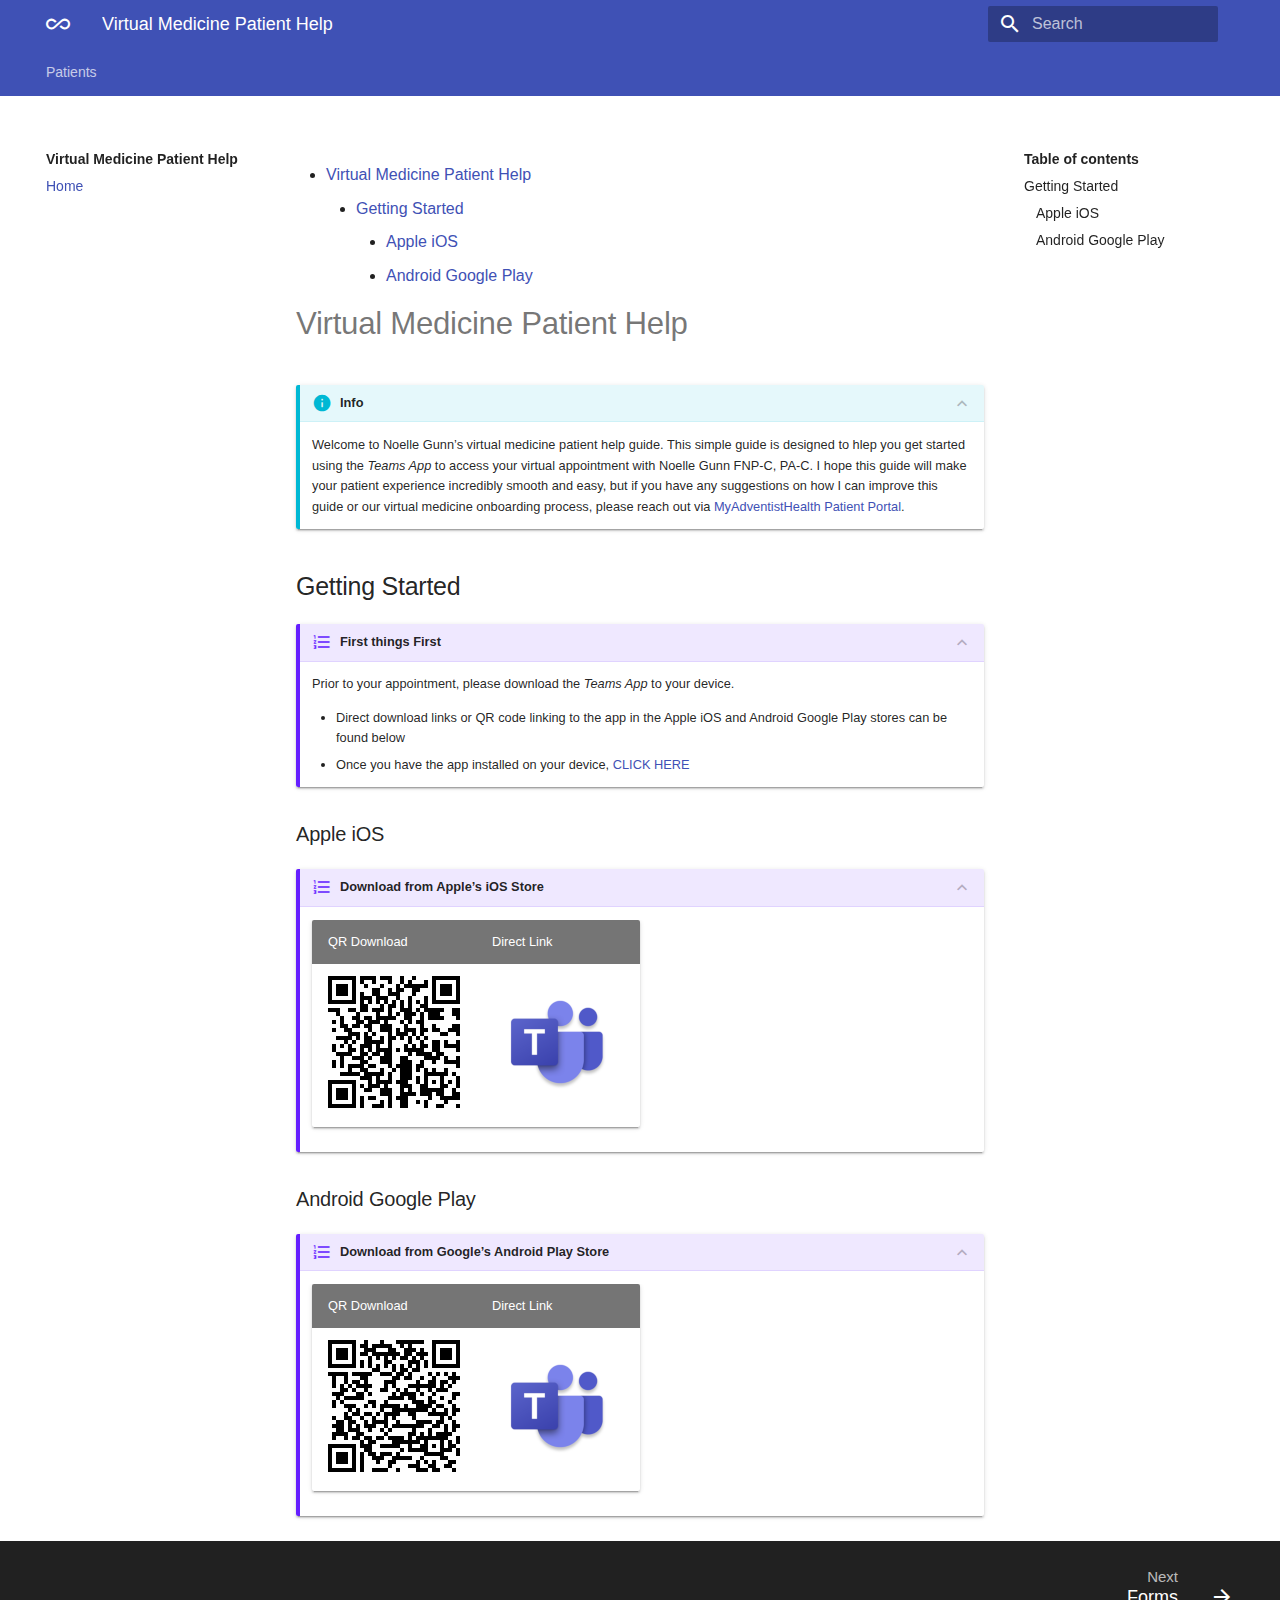
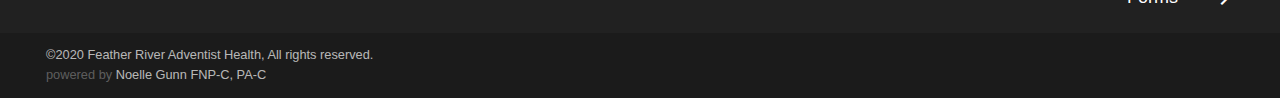
==== index.html @ 1010bc00 "Initial commit of Noelle Gunn FNP-C, PA-C virtual visit guide" ====
<!doctype html>
<html lang="en" class="no-js">
  <head>
    
      <meta charset="utf-8">
      <meta name="viewport" content="width=device-width,initial-scale=1">
      <meta http-equiv="x-ua-compatible" content="ie=edge">
      
        <meta name="description" content="Quick guide for patients to access virtual health from their provider.">
      
      
      
        <meta name="author" content="Noelle Gunn FNP-C, PA-C">
      
      
        <meta name="lang:clipboard.copy" content="Copy to clipboard">
      
        <meta name="lang:clipboard.copied" content="Copied to clipboard">
      
        <meta name="lang:search.language" content="en">
      
        <meta name="lang:search.pipeline.stopwords" content="True">
      
        <meta name="lang:search.pipeline.trimmer" content="True">
      
        <meta name="lang:search.result.none" content="No matching documents">
      
        <meta name="lang:search.result.one" content="1 matching document">
      
        <meta name="lang:search.result.other" content="# matching documents">
      
        <meta name="lang:search.tokenizer" content="[\s\-]+">
      
      <link rel="shortcut icon" href=".">
      <meta name="generator" content="mkdocs-1.1, mkdocs-material-4.4.0">
    
    
      
        <title>Home - Virtual Medicine Patient Help</title>
      
    
    
      <link rel="stylesheet" href="assets/stylesheets/application.4031d38b.css">
      
        <link rel="stylesheet" href="assets/stylesheets/application-palette.224b79ff.css">
      
      
        
        
        <meta name="theme-color" content="">
      
    
    
      <script src="assets/javascripts/modernizr.74668098.js"></script>
    
    
      
        <link href="https://fonts.gstatic.com" rel="preconnect" crossorigin>
        <link rel="stylesheet" href="https://fonts.googleapis.com/css?family=Roboto+Slab:300,400,400i,700|Roboto+Mono&display=fallback">
        <style>body,input{font-family:"Roboto+Slab","Helvetica Neue",Helvetica,Arial,sans-serif}code,kbd,pre{font-family:"Roboto+Mono","Courier New",Courier,monospace}</style>
      
    
    <link rel="stylesheet" href="assets/fonts/material-icons.css">
    
    
    
      
    
    
  </head>
  
    
    
    <body dir="ltr" data-md-color-primary="#00a0df" data-md-color-accent="#003764">
  
    <svg class="md-svg">
      <defs>
        
        
      </defs>
    </svg>
    <input class="md-toggle" data-md-toggle="drawer" type="checkbox" id="__drawer" autocomplete="off">
    <input class="md-toggle" data-md-toggle="search" type="checkbox" id="__search" autocomplete="off">
    <label class="md-overlay" data-md-component="overlay" for="__drawer"></label>
    
      <a href="#virtual-medicine-patient-help" tabindex="1" class="md-skip">
        Skip to content
      </a>
    
    
      <header class="md-header" data-md-component="header">
  <nav class="md-header-nav md-grid">
    <div class="md-flex">
      <div class="md-flex__cell md-flex__cell--shrink">
        <a href="." title="Virtual Medicine Patient Help" class="md-header-nav__button md-logo">
          
            <i class="md-icon">all_inclusive</i>
          
        </a>
      </div>
      <div class="md-flex__cell md-flex__cell--shrink">
        <label class="md-icon md-icon--menu md-header-nav__button" for="__drawer"></label>
      </div>
      <div class="md-flex__cell md-flex__cell--stretch">
        <div class="md-flex__ellipsis md-header-nav__title" data-md-component="title">
          
            <span class="md-header-nav__topic">
              Virtual Medicine Patient Help
            </span>
            <span class="md-header-nav__topic">
              
                Home
              
            </span>
          
        </div>
      </div>
      <div class="md-flex__cell md-flex__cell--shrink">
        
          <label class="md-icon md-icon--search md-header-nav__button" for="__search"></label>
          
<div class="md-search" data-md-component="search" role="dialog">
  <label class="md-search__overlay" for="__search"></label>
  <div class="md-search__inner" role="search">
    <form class="md-search__form" name="search">
      <input type="text" class="md-search__input" name="query" placeholder="Search" autocapitalize="off" autocorrect="off" autocomplete="off" spellcheck="false" data-md-component="query" data-md-state="active">
      <label class="md-icon md-search__icon" for="__search"></label>
      <button type="reset" class="md-icon md-search__icon" data-md-component="reset" tabindex="-1">
        &#xE5CD;
      </button>
    </form>
    <div class="md-search__output">
      <div class="md-search__scrollwrap" data-md-scrollfix>
        <div class="md-search-result" data-md-component="result">
          <div class="md-search-result__meta">
            Type to start searching
          </div>
          <ol class="md-search-result__list"></ol>
        </div>
      </div>
    </div>
  </div>
</div>
        
      </div>
      
    </div>
  </nav>
</header>
    
    <div class="md-container">
      
        
      
      
        

<nav class="md-tabs" data-md-component="tabs">
  <div class="md-tabs__inner md-grid">
    <ul class="md-tabs__list">
      
        
      
        
  
  
    <li class="md-tabs__item">
      
        <a href="patient/forms/blank.html" title="Patients" class="md-tabs__link">
          Patients
        </a>
      
    </li>
  

      
    </ul>
  </div>
</nav>
      
      <main class="md-main">
        <div class="md-main__inner md-grid" data-md-component="container">
          
            
              <div class="md-sidebar md-sidebar--primary" data-md-component="navigation">
                <div class="md-sidebar__scrollwrap">
                  <div class="md-sidebar__inner">
                    <nav class="md-nav md-nav--primary" data-md-level="0">
  <label class="md-nav__title md-nav__title--site" for="__drawer">
    <a href="." title="Virtual Medicine Patient Help" class="md-nav__button md-logo">
      
        <i class="md-icon">all_inclusive</i>
      
    </a>
    Virtual Medicine Patient Help
  </label>
  
  <ul class="md-nav__list" data-md-scrollfix>
    
      
      
      

  


  <li class="md-nav__item md-nav__item--active">
    
    <input class="md-toggle md-nav__toggle" data-md-toggle="toc" type="checkbox" id="__toc">
    
      
    
    
      <label class="md-nav__link md-nav__link--active" for="__toc">
        Home
      </label>
    
    <a href="index.html" title="Home" class="md-nav__link md-nav__link--active">
      Home
    </a>
    
      
<nav class="md-nav md-nav--secondary">
  
  
    
  
  
    <label class="md-nav__title" for="__toc">Table of contents</label>
    <ul class="md-nav__list" data-md-scrollfix>
      
        <li class="md-nav__item">
  <a href="#getting-started" title="Getting Started" class="md-nav__link">
    Getting Started
  </a>
  
    <nav class="md-nav">
      <ul class="md-nav__list">
        
          <li class="md-nav__item">
  <a href="#apple-ios" title="Apple iOS" class="md-nav__link">
    Apple iOS
  </a>
  
</li>
        
          <li class="md-nav__item">
  <a href="#android-google-play" title="Android Google Play" class="md-nav__link">
    Android Google Play
  </a>
  
</li>
        
      </ul>
    </nav>
  
</li>
      
      
      
      
      
    </ul>
  
</nav>
    
  </li>

    
      
      
      


  <li class="md-nav__item md-nav__item--nested">
    
      <input class="md-toggle md-nav__toggle" data-md-toggle="nav-2" type="checkbox" id="nav-2">
    
    <label class="md-nav__link" for="nav-2">
      Patients
    </label>
    <nav class="md-nav" data-md-component="collapsible" data-md-level="1">
      <label class="md-nav__title" for="nav-2">
        Patients
      </label>
      <ul class="md-nav__list" data-md-scrollfix>
        
        
          
          
          


  <li class="md-nav__item">
    <a href="patient/forms/blank.html" title="Forms" class="md-nav__link">
      Forms
    </a>
  </li>

        
          
          
          


  <li class="md-nav__item md-nav__item--nested">
    
      <input class="md-toggle md-nav__toggle" data-md-toggle="nav-2-2" type="checkbox" id="nav-2-2">
    
    <label class="md-nav__link" for="nav-2-2">
      Guides
    </label>
    <nav class="md-nav" data-md-component="collapsible" data-md-level="2">
      <label class="md-nav__title" for="nav-2-2">
        Guides
      </label>
      <ul class="md-nav__list" data-md-scrollfix>
        
        
          
          
          


  <li class="md-nav__item">
    <a href="patient/guides/virtual-quick.html" title="Virtual Visits" class="md-nav__link">
      Virtual Visits
    </a>
  </li>

        
      </ul>
    </nav>
  </li>

        
      </ul>
    </nav>
  </li>

    
  </ul>
</nav>
                  </div>
                </div>
              </div>
            
            
              <div class="md-sidebar md-sidebar--secondary" data-md-component="toc">
                <div class="md-sidebar__scrollwrap">
                  <div class="md-sidebar__inner">
                    
<nav class="md-nav md-nav--secondary">
  
  
    
  
  
    <label class="md-nav__title" for="__toc">Table of contents</label>
    <ul class="md-nav__list" data-md-scrollfix>
      
        <li class="md-nav__item">
  <a href="#getting-started" title="Getting Started" class="md-nav__link">
    Getting Started
  </a>
  
    <nav class="md-nav">
      <ul class="md-nav__list">
        
          <li class="md-nav__item">
  <a href="#apple-ios" title="Apple iOS" class="md-nav__link">
    Apple iOS
  </a>
  
</li>
        
          <li class="md-nav__item">
  <a href="#android-google-play" title="Android Google Play" class="md-nav__link">
    Android Google Play
  </a>
  
</li>
        
      </ul>
    </nav>
  
</li>
      
      
      
      
      
    </ul>
  
</nav>
                  </div>
                </div>
              </div>
            
          
          <div class="md-content">
            <article class="md-content__inner md-typeset">
              
                
                
                <div class="toc">
<ul>
<li><a href="#virtual-medicine-patient-help">Virtual Medicine Patient Help</a><ul>
<li><a href="#getting-started">Getting Started</a><ul>
<li><a href="#apple-ios">Apple iOS</a></li>
<li><a href="#android-google-play">Android Google Play</a></li>
</ul>
</li>
</ul>
</li>
</ul>
</div>
<h1 id="virtual-medicine-patient-help">Virtual Medicine Patient Help<a class="headerlink" href="#virtual-medicine-patient-help" title="Permanent link">&para;</a></h1>
<details class="info" open="open"><summary>Info</summary><p>Welcome to Noelle Gunn&rsquo;s virtual medicine patient help guide. This simple guide is designed to hlep you get started using the <em>Teams App</em> to access your virtual appointment with Noelle Gunn FNP-C, PA-C.  I hope this guide will make your patient experience incredibly smooth and easy, but if you have any suggestions on how I can improve this guide or our virtual medicine onboarding process, please reach out via <a href="https://www.adventisthealth.org/patient-resources/myadventisthealth/">MyAdventistHealth Patient Portal</a>.</p>
</details>
<h2 id="getting-started">Getting Started<a class="headerlink" href="#getting-started" title="Permanent link">&para;</a></h2>
<details class="example" open="open"><summary>First things First</summary><p>Prior to your appointment, please download the <em>Teams App</em> to your device.</p>
<ul>
<li>Direct download links or QR code linking to the app in the Apple iOS and Android Google Play stores can be found below</li>
<li>Once you have the app installed on your device, <a href="patient/guides/virtual-quick.html">CLICK HERE</a></li>
</ul>
</details>
<h3 id="apple-ios">Apple iOS<a class="headerlink" href="#apple-ios" title="Permanent link">&para;</a></h3>
<details class="example" open="open"><summary>Download from Apple&rsquo;s iOS Store</summary><table>
<thead>
<tr>
<th>QR Download</th>
<th>Direct Link</th>
</tr>
</thead>
<tbody>
<tr>
<td><img class="qrcode" src="[data-uri]" /></td>
<td><a href="https://apps.apple.com/us/app/microsoft-teams/id1113153706"><img alt="Microsoft Teams on Apple iOS" src="patient/guides/img/teams.png" title="Microsoft Teams on Apple iOS" /></a></td>
</tr>
</tbody>
</table>
</details>
<h3 id="android-google-play">Android Google Play<a class="headerlink" href="#android-google-play" title="Permanent link">&para;</a></h3>
<details class="example" open="open"><summary>Download from Google&rsquo;s Android Play Store</summary><table>
<thead>
<tr>
<th>QR Download</th>
<th>Direct Link</th>
</tr>
</thead>
<tbody>
<tr>
<td><img class="qrcode" src="[data-uri]" /></td>
<td><a href="https://play.google.com/store/apps/details?id=com.microsoft.teams&amp;hl=en_US"><img alt="Microsoft Teams on Android" src="patient/guides/img/teams.png" title="Microsoft Teams on Android" /></a></td>
</tr>
</tbody>
</table>
</details>
                
                  
                
              
              
                


              
            </article>
          </div>
        </div>
      </main>
      
        
<footer class="md-footer">
  
    <div class="md-footer-nav">
      <nav class="md-footer-nav__inner md-grid">
        
        
          <a href="patient/forms/blank.html" title="Forms" class="md-flex md-footer-nav__link md-footer-nav__link--next" rel="next">
            <div class="md-flex__cell md-flex__cell--stretch md-footer-nav__title">
              <span class="md-flex__ellipsis">
                <span class="md-footer-nav__direction">
                  Next
                </span>
                Forms
              </span>
            </div>
            <div class="md-flex__cell md-flex__cell--shrink">
              <i class="md-icon md-icon--arrow-forward md-footer-nav__button"></i>
            </div>
          </a>
        
      </nav>
    </div>
  
  <div class="md-footer-meta md-typeset">
    <div class="md-footer-meta__inner md-grid">
      <div class="md-footer-copyright">
        
          <div class="md-footer-copyright__highlight">
            ©2020 Feather River Adventist Health, All rights reserved.
          </div>
        
        powered by
        <a href="https://gunn-np.com">Noelle Gunn FNP-C, PA-C</a>
      </div>
      
    </div>
  </div>
</footer>
      
    </div>
    
      <script src="assets/javascripts/application.ffb616e8.js"></script>
      
      <script>app.initialize({version:"1.1",url:{base:"."}})</script>
      
    
  </body>
</html>
---- assets/stylesheets/application.4031d38b.css ----
@charset "UTF-8";html{box-sizing:border-box}*,:after,:before{box-sizing:inherit}html{-webkit-text-size-adjust:none;-moz-text-size-adjust:none;-ms-text-size-adjust:none;text-size-adjust:none}body{margin:0}hr{overflow:visible;box-sizing:content-box}a{-webkit-text-decoration-skip:objects}a,button,input,label{-webkit-tap-highlight-color:transparent}a{color:inherit;text-decoration:none}small,sub,sup{font-size:80%}sub,sup{position:relative;line-height:0;vertical-align:baseline}sub{bottom:-.25em}sup{top:-.5em}img{border-style:none}table{border-collapse:separate;border-spacing:0}td,th{font-weight:400;vertical-align:top}button{margin:0;padding:0;border:0;outline-style:none;background:transparent;font-size:inherit}input{border:0;outline:0}.md-clipboard:before,.md-icon,.md-nav__button,.md-nav__link:after,.md-nav__title:before,.md-search-result__article--document:before,.md-source-file:before,.md-typeset .admonition>.admonition-title:before,.md-typeset .admonition>summary:before,.md-typeset .critic.comment:before,.md-typeset .footnote-backref,.md-typeset .task-list-control .task-list-indicator:before,.md-typeset details>.admonition-title:before,.md-typeset details>summary:before,.md-typeset summary:after{font-family:Material Icons;font-style:normal;font-variant:normal;font-weight:400;line-height:1;text-transform:none;white-space:nowrap;speak:none;word-wrap:normal;direction:ltr}.md-content__icon,.md-footer-nav__button,.md-header-nav__button,.md-nav__button,.md-nav__title:before,.md-search-result__article--document:before{display:inline-block;margin:.2rem;padding:.4rem;font-size:1.2rem;cursor:pointer}.md-icon--arrow-back:before{content:""}.md-icon--arrow-forward:before{content:""}.md-icon--menu:before{content:""}.md-icon--search:before{content:""}[dir=rtl] .md-icon--arrow-back:before{content:""}[dir=rtl] .md-icon--arrow-forward:before{content:""}body{-webkit-font-smoothing:antialiased;-moz-osx-font-smoothing:grayscale}body,input{color:rgba(0,0,0,.87);-webkit-font-feature-settings:"kern","liga";font-feature-settings:"kern","liga";font-family:Helvetica Neue,Helvetica,Arial,sans-serif}code,kbd,pre{color:rgba(0,0,0,.87);-webkit-font-feature-settings:"kern";font-feature-settings:"kern";font-family:Courier New,Courier,monospace}.md-typeset{font-size:.8rem;line-height:1.6;-webkit-print-color-adjust:exact}.md-typeset blockquote,.md-typeset ol,.md-typeset p,.md-typeset ul{margin:1em 0}.md-typeset h1{margin:0 0 2rem;color:rgba(0,0,0,.54);font-size:1.5625rem;line-height:1.3}.md-typeset h1,.md-typeset h2{font-weight:300;letter-spacing:-.01em}.md-typeset h2{margin:2rem 0 .8rem;font-size:1.25rem;line-height:1.4}.md-typeset h3{margin:1.6rem 0 .8rem;font-size:1rem;font-weight:400;letter-spacing:-.01em;line-height:1.5}.md-typeset h2+h3{margin-top:.8rem}.md-typeset h4{font-size:.8rem}.md-typeset h4,.md-typeset h5,.md-typeset h6{margin:.8rem 0;font-weight:700;letter-spacing:-.01em}.md-typeset h5,.md-typeset h6{color:rgba(0,0,0,.54);font-size:.64rem}.md-typeset h5{text-transform:uppercase}.md-typeset hr{margin:1.5em 0;border-bottom:.05rem dotted rgba(0,0,0,.26)}.md-typeset a{color:#3f51b5;word-break:break-word}.md-typeset a,.md-typeset a:before{transition:color .125s}.md-typeset a:active,.md-typeset a:hover{color:#536dfe}.md-typeset code,.md-typeset pre{background-color:hsla(0,0%,92.5%,.5);color:#37474f;font-size:85%;direction:ltr}.md-typeset code{margin:0 .29412em;padding:.07353em 0;border-radius:.1rem;box-shadow:.29412em 0 0 hsla(0,0%,92.5%,.5),-.29412em 0 0 hsla(0,0%,92.5%,.5);word-break:break-word;-webkit-box-decoration-break:clone;box-decoration-break:clone}.md-typeset h1 code,.md-typeset h2 code,.md-typeset h3 code,.md-typeset h4 code,.md-typeset h5 code,.md-typeset h6 code{margin:0;background-color:transparent;box-shadow:none}.md-typeset a>code{margin:inherit;padding:inherit;border-radius:initial;background-color:inherit;color:inherit;box-shadow:none}.md-typeset pre{position:relative;margin:1em 0;border-radius:.1rem;line-height:1.4;-webkit-overflow-scrolling:touch}.md-typeset pre>code{display:block;margin:0;padding:.525rem .6rem;background-color:transparent;font-size:inherit;box-shadow:none;-webkit-box-decoration-break:slice;box-decoration-break:slice;overflow:auto}.md-typeset pre>code::-webkit-scrollbar{width:.2rem;height:.2rem}.md-typeset pre>code::-webkit-scrollbar-thumb{background-color:rgba(0,0,0,.26)}.md-typeset pre>code::-webkit-scrollbar-thumb:hover{background-color:#536dfe}.md-typeset kbd{padding:0 .29412em;border-radius:.15rem;border:.05rem solid #c9c9c9;border-bottom-color:#bcbcbc;background-color:#fcfcfc;color:#555;font-size:85%;box-shadow:0 .05rem 0 #b0b0b0;word-break:break-word}.md-typeset mark{margin:0 .25em;padding:.0625em 0;border-radius:.1rem;background-color:rgba(255,235,59,.5);box-shadow:.25em 0 0 rgba(255,235,59,.5),-.25em 0 0 rgba(255,235,59,.5);word-break:break-word;-webkit-box-decoration-break:clone;box-decoration-break:clone}.md-typeset abbr{border-bottom:.05rem dotted rgba(0,0,0,.54);text-decoration:none;cursor:help}.md-typeset small{opacity:.75}.md-typeset sub,.md-typeset sup{margin-left:.07812em}[dir=rtl] .md-typeset sub,[dir=rtl] .md-typeset sup{margin-right:.07812em;margin-left:0}.md-typeset blockquote{padding-left:.6rem;border-left:.2rem solid rgba(0,0,0,.26);color:rgba(0,0,0,.54)}[dir=rtl] .md-typeset blockquote{padding-right:.6rem;padding-left:0;border-right:.2rem solid rgba(0,0,0,.26);border-left:initial}.md-typeset ul{list-style-type:disc}.md-typeset ol,.md-typeset ul{margin-left:.625em;padding:0}[dir=rtl] .md-typeset ol,[dir=rtl] .md-typeset ul{margin-right:.625em;margin-left:0}.md-typeset ol ol,.md-typeset ul ol{list-style-type:lower-alpha}.md-typeset ol ol ol,.md-typeset ul ol ol{list-style-type:lower-roman}.md-typeset ol li,.md-typeset ul li{margin-bottom:.5em;margin-left:1.25em}[dir=rtl] .md-typeset ol li,[dir=rtl] .md-typeset ul li{margin-right:1.25em;margin-left:0}.md-typeset ol li blockquote,.md-typeset ol li p,.md-typeset ul li blockquote,.md-typeset ul li p{margin:.5em 0}.md-typeset ol li:last-child,.md-typeset ul li:last-child{margin-bottom:0}.md-typeset ol li ol,.md-typeset ol li ul,.md-typeset ul li ol,.md-typeset ul li ul{margin:.5em 0 .5em .625em}[dir=rtl] .md-typeset ol li ol,[dir=rtl] .md-typeset ol li ul,[dir=rtl] .md-typeset ul li ol,[dir=rtl] .md-typeset ul li ul{margin-right:.625em;margin-left:0}.md-typeset dd{margin:1em 0 1em 1.875em}[dir=rtl] .md-typeset dd{margin-right:1.875em;margin-left:0}.md-typeset iframe,.md-typeset img,.md-typeset svg{max-width:100%}.md-typeset table:not([class]){box-shadow:0 2px 2px 0 rgba(0,0,0,.14),0 1px 5px 0 rgba(0,0,0,.12),0 3px 1px -2px rgba(0,0,0,.2);display:inline-block;max-width:100%;border-radius:.1rem;font-size:.64rem;overflow:auto;-webkit-overflow-scrolling:touch}.md-typeset table:not([class])+*{margin-top:1.5em}.md-typeset table:not([class]) td:not([align]),.md-typeset table:not([class]) th:not([align]){text-align:left}[dir=rtl] .md-typeset table:not([class]) td:not([align]),[dir=rtl] .md-typeset table:not([class]) th:not([align]){text-align:right}.md-typeset table:not([class]) th{min-width:5rem;padding:.6rem .8rem;background-color:rgba(0,0,0,.54);color:#fff;vertical-align:top}.md-typeset table:not([class]) td{padding:.6rem .8rem;border-top:.05rem solid rgba(0,0,0,.07);vertical-align:top}.md-typeset table:not([class]) tr{transition:background-color .125s}.md-typeset table:not([class]) tr:hover{background-color:rgba(0,0,0,.035);box-shadow:inset 0 .05rem 0 #fff}.md-typeset table:not([class]) tr:first-child td{border-top:0}.md-typeset table:not([class]) a{word-break:normal}.md-typeset__scrollwrap{margin:1em -.8rem;overflow-x:auto;-webkit-overflow-scrolling:touch}.md-typeset .md-typeset__table{display:inline-block;margin-bottom:.5em;padding:0 .8rem}.md-typeset .md-typeset__table table{display:table;width:100%;margin:0;overflow:hidden}html{font-size:125%;overflow-x:hidden}body,html{height:100%}body{position:relative;font-size:.5rem}hr{display:block;height:.05rem;padding:0;border:0}.md-svg{display:none}.md-grid{max-width:61rem;margin-right:auto;margin-left:auto}.md-container,.md-main{overflow:auto}.md-container{display:table;width:100%;height:100%;padding-top:2.4rem;table-layout:fixed}.md-main{display:table-row;height:100%}.md-main__inner{height:100%;padding-top:1.5rem;padding-bottom:.05rem}.md-toggle{display:none}.md-overlay{position:fixed;top:0;width:0;height:0;transition:width 0s .25s,height 0s .25s,opacity .25s;background-color:rgba(0,0,0,.54);opacity:0;z-index:3}.md-flex{display:table}.md-flex__cell{display:table-cell;position:relative;vertical-align:top}.md-flex__cell--shrink{width:0}.md-flex__cell--stretch{display:table;width:100%;table-layout:fixed}.md-flex__ellipsis{display:table-cell;text-overflow:ellipsis;white-space:nowrap;overflow:hidden}.md-skip{position:fixed;width:.05rem;height:.05rem;margin:.5rem;padding:.3rem .5rem;-webkit-transform:translateY(.4rem);transform:translateY(.4rem);border-radius:.1rem;background-color:rgba(0,0,0,.87);color:#fff;font-size:.64rem;opacity:0;overflow:hidden}.md-skip:focus{width:auto;height:auto;clip:auto;-webkit-transform:translateX(0);transform:translateX(0);transition:opacity .175s 75ms,-webkit-transform .25s cubic-bezier(.4,0,.2,1);transition:transform .25s cubic-bezier(.4,0,.2,1),opacity .175s 75ms;transition:transform .25s cubic-bezier(.4,0,.2,1),opacity .175s 75ms,-webkit-transform .25s cubic-bezier(.4,0,.2,1);opacity:1;z-index:10}@page{margin:25mm}.md-clipboard{position:absolute;top:.3rem;right:.3rem;width:1.4rem;height:1.4rem;border-radius:.1rem;font-size:.8rem;cursor:pointer;z-index:1;-webkit-backface-visibility:hidden;backface-visibility:hidden}.md-clipboard:before{transition:color .25s,opacity .25s;color:rgba(0,0,0,.07);content:"\E14D"}.codehilite:hover .md-clipboard:before,.md-typeset .highlight:hover .md-clipboard:before,pre:hover .md-clipboard:before{color:rgba(0,0,0,.54)}.md-clipboard:focus:before,.md-clipboard:hover:before{color:#536dfe}.md-clipboard__message{display:block;position:absolute;top:0;right:1.7rem;padding:.3rem .5rem;-webkit-transform:translateX(.4rem);transform:translateX(.4rem);transition:opacity .175s,-webkit-transform .25s cubic-bezier(.9,.1,.9,0);transition:transform .25s cubic-bezier(.9,.1,.9,0),opacity .175s;transition:transform .25s cubic-bezier(.9,.1,.9,0),opacity .175s,-webkit-transform .25s cubic-bezier(.9,.1,.9,0);border-radius:.1rem;background-color:rgba(0,0,0,.54);color:#fff;font-size:.64rem;white-space:nowrap;opacity:0;pointer-events:none}.md-clipboard__message--active{-webkit-transform:translateX(0);transform:translateX(0);transition:opacity .175s 75ms,-webkit-transform .25s cubic-bezier(.4,0,.2,1);transition:transform .25s cubic-bezier(.4,0,.2,1),opacity .175s 75ms;transition:transform .25s cubic-bezier(.4,0,.2,1),opacity .175s 75ms,-webkit-transform .25s cubic-bezier(.4,0,.2,1);opacity:1;pointer-events:auto}.md-clipboard__message:before{content:attr(aria-label)}.md-clipboard__message:after{display:block;position:absolute;top:50%;right:-.2rem;width:0;margin-top:-.2rem;border-color:transparent rgba(0,0,0,.54);border-style:solid;border-width:.2rem 0 .2rem .2rem;content:""}.md-content__inner{margin:0 .8rem 1.2rem;padding-top:.6rem}.md-content__inner:before{display:block;height:.4rem;content:""}.md-content__inner>:last-child{margin-bottom:0}.md-content__icon{position:relative;margin:.4rem 0;padding:0;float:right}.md-typeset .md-content__icon{color:rgba(0,0,0,.26)}.md-header{position:fixed;top:0;right:0;left:0;height:2.4rem;transition:background-color .25s,color .25s;background-color:#3f51b5;color:#fff;box-shadow:none;z-index:2;-webkit-backface-visibility:hidden;backface-visibility:hidden}.no-js .md-header{transition:none;box-shadow:none}.md-header[data-md-state=shadow]{transition:background-color .25s,color .25s,box-shadow .25s;box-shadow:0 0 .2rem rgba(0,0,0,.1),0 .2rem .4rem rgba(0,0,0,.2)}.md-header-nav{padding:0 .2rem}.md-header-nav__button{position:relative;transition:opacity .25s;z-index:1}.md-header-nav__button:hover{opacity:.7}.md-header-nav__button.md-logo *{display:block}.no-js .md-header-nav__button.md-icon--search{display:none}.md-header-nav__topic{display:block;position:absolute;transition:opacity .15s,-webkit-transform .4s cubic-bezier(.1,.7,.1,1);transition:transform .4s cubic-bezier(.1,.7,.1,1),opacity .15s;transition:transform .4s cubic-bezier(.1,.7,.1,1),opacity .15s,-webkit-transform .4s cubic-bezier(.1,.7,.1,1);text-overflow:ellipsis;white-space:nowrap;overflow:hidden}.md-header-nav__topic+.md-header-nav__topic{-webkit-transform:translateX(1.25rem);transform:translateX(1.25rem);transition:opacity .15s,-webkit-transform .4s cubic-bezier(1,.7,.1,.1);transition:transform .4s cubic-bezier(1,.7,.1,.1),opacity .15s;transition:transform .4s cubic-bezier(1,.7,.1,.1),opacity .15s,-webkit-transform .4s cubic-bezier(1,.7,.1,.1);opacity:0;z-index:-1;pointer-events:none}[dir=rtl] .md-header-nav__topic+.md-header-nav__topic{-webkit-transform:translateX(-1.25rem);transform:translateX(-1.25rem)}.no-js .md-header-nav__topic{position:static}.no-js .md-header-nav__topic+.md-header-nav__topic{display:none}.md-header-nav__title{padding:0 1rem;font-size:.9rem;line-height:2.4rem}.md-header-nav__title[data-md-state=active] .md-header-nav__topic{-webkit-transform:translateX(-1.25rem);transform:translateX(-1.25rem);transition:opacity .15s,-webkit-transform .4s cubic-bezier(1,.7,.1,.1);transition:transform .4s cubic-bezier(1,.7,.1,.1),opacity .15s;transition:transform .4s cubic-bezier(1,.7,.1,.1),opacity .15s,-webkit-transform .4s cubic-bezier(1,.7,.1,.1);opacity:0;z-index:-1;pointer-events:none}[dir=rtl] .md-header-nav__title[data-md-state=active] .md-header-nav__topic{-webkit-transform:translateX(1.25rem);transform:translateX(1.25rem)}.md-header-nav__title[data-md-state=active] .md-header-nav__topic+.md-header-nav__topic{-webkit-transform:translateX(0);transform:translateX(0);transition:opacity .15s,-webkit-transform .4s cubic-bezier(.1,.7,.1,1);transition:transform .4s cubic-bezier(.1,.7,.1,1),opacity .15s;transition:transform .4s cubic-bezier(.1,.7,.1,1),opacity .15s,-webkit-transform .4s cubic-bezier(.1,.7,.1,1);opacity:1;z-index:0;pointer-events:auto}.md-header-nav__source{display:none}.md-hero{transition:background .25s;background-color:#3f51b5;color:#fff;font-size:1rem;overflow:hidden}.md-hero__inner{margin-top:1rem;padding:.8rem .8rem .4rem;transition:opacity .25s,-webkit-transform .4s cubic-bezier(.1,.7,.1,1);transition:transform .4s cubic-bezier(.1,.7,.1,1),opacity .25s;transition:transform .4s cubic-bezier(.1,.7,.1,1),opacity .25s,-webkit-transform .4s cubic-bezier(.1,.7,.1,1);transition-delay:.1s}[data-md-state=hidden] .md-hero__inner{pointer-events:none;-webkit-transform:translateY(.625rem);transform:translateY(.625rem);transition:opacity .1s 0s,-webkit-transform 0s .4s;transition:transform 0s .4s,opacity .1s 0s;transition:transform 0s .4s,opacity .1s 0s,-webkit-transform 0s .4s;opacity:0}.md-hero--expand .md-hero__inner{margin-bottom:1.2rem}.md-footer-nav{background-color:rgba(0,0,0,.87);color:#fff}.md-footer-nav__inner{padding:.2rem;overflow:auto}.md-footer-nav__link{padding-top:1.4rem;padding-bottom:.4rem;transition:opacity .25s}.md-footer-nav__link:hover{opacity:.7}.md-footer-nav__link--prev{width:25%;float:left}[dir=rtl] .md-footer-nav__link--prev{float:right}.md-footer-nav__link--next{width:75%;float:right;text-align:right}[dir=rtl] .md-footer-nav__link--next{float:left;text-align:left}.md-footer-nav__button{transition:background .25s}.md-footer-nav__title{position:relative;padding:0 1rem;font-size:.9rem;line-height:2.4rem}.md-footer-nav__direction{position:absolute;right:0;left:0;margin-top:-1rem;padding:0 1rem;color:hsla(0,0%,100%,.7);font-size:.75rem}.md-footer-meta{background-color:rgba(0,0,0,.895)}.md-footer-meta__inner{padding:.2rem;overflow:auto}html .md-footer-meta.md-typeset a{color:hsla(0,0%,100%,.7)}html .md-footer-meta.md-typeset a:focus,html .md-footer-meta.md-typeset a:hover{color:#fff}.md-footer-copyright{margin:0 .6rem;padding:.4rem 0;color:hsla(0,0%,100%,.3);font-size:.64rem}.md-footer-copyright__highlight{color:hsla(0,0%,100%,.7)}.md-footer-social{margin:0 .4rem;padding:.2rem 0 .6rem}.md-footer-social__link{display:inline-block;width:1.6rem;height:1.6rem;font-size:.8rem;text-align:center}.md-footer-social__link:before{line-height:1.9}.md-nav{font-size:.7rem;line-height:1.3}.md-nav__title{display:block;padding:0 .6rem;font-weight:700;text-overflow:ellipsis;overflow:hidden}.md-nav__title:before{display:none;content:"\E5C4"}[dir=rtl] .md-nav__title:before{content:"\E5C8"}.md-nav__title .md-nav__button{display:none}.md-nav__list{margin:0;padding:0;list-style:none}.md-nav__item{padding:0 .6rem}.md-nav__item:last-child{padding-bottom:.6rem}.md-nav__item .md-nav__item{padding-right:0}[dir=rtl] .md-nav__item .md-nav__item{padding-right:.6rem;padding-left:0}.md-nav__item .md-nav__item:last-child{padding-bottom:0}.md-nav__button img{width:100%;height:auto}.md-nav__link{display:block;margin-top:.625em;transition:color .125s;text-overflow:ellipsis;cursor:pointer;overflow:hidden}.md-nav__item--nested>.md-nav__link:after{content:"\E313"}html .md-nav__link[for=__toc],html .md-nav__link[for=__toc]+.md-nav__link:after,html .md-nav__link[for=__toc]~.md-nav{display:none}.md-nav__link[data-md-state=blur]{color:rgba(0,0,0,.54)}.md-nav__link--active,.md-nav__link:active{color:#3f51b5}.md-nav__item--nested>.md-nav__link{color:inherit}.md-nav__link:focus,.md-nav__link:hover{color:#536dfe}.md-nav__source,.no-js .md-search{display:none}.md-search__overlay{opacity:0;z-index:1}.md-search__form{position:relative}.md-search__input{position:relative;padding:0 2.2rem 0 3.6rem;text-overflow:ellipsis;z-index:2}[dir=rtl] .md-search__input{padding:0 3.6rem 0 2.2rem}.md-search__input::-webkit-input-placeholder{transition:color .25s cubic-bezier(.1,.7,.1,1)}.md-search__input:-ms-input-placeholder{transition:color .25s cubic-bezier(.1,.7,.1,1)}.md-search__input::-ms-input-placeholder{transition:color .25s cubic-bezier(.1,.7,.1,1)}.md-search__input::placeholder{transition:color .25s cubic-bezier(.1,.7,.1,1)}.md-search__input::-webkit-input-placeholder,.md-search__input~.md-search__icon{color:rgba(0,0,0,.54)}.md-search__input:-ms-input-placeholder,.md-search__input~.md-search__icon{color:rgba(0,0,0,.54)}.md-search__input::-ms-input-placeholder,.md-search__input~.md-search__icon{color:rgba(0,0,0,.54)}.md-search__input::placeholder,.md-search__input~.md-search__icon{color:rgba(0,0,0,.54)}.md-search__input::-ms-clear{display:none}.md-search__icon{position:absolute;transition:color .25s cubic-bezier(.1,.7,.1,1),opacity .25s;font-size:1.2rem;cursor:pointer;z-index:2}.md-search__icon:hover{opacity:.7}.md-search__icon[for=__search]{top:.3rem;left:.5rem}[dir=rtl] .md-search__icon[for=__search]{right:.5rem;left:auto}.md-search__icon[for=__search]:before{content:"\E8B6"}.md-search__icon[type=reset]{top:.3rem;right:.5rem;-webkit-transform:scale(.125);transform:scale(.125);transition:opacity .15s,-webkit-transform .15s cubic-bezier(.1,.7,.1,1);transition:transform .15s cubic-bezier(.1,.7,.1,1),opacity .15s;transition:transform .15s cubic-bezier(.1,.7,.1,1),opacity .15s,-webkit-transform .15s cubic-bezier(.1,.7,.1,1);opacity:0}[dir=rtl] .md-search__icon[type=reset]{right:auto;left:.5rem}[data-md-toggle=search]:checked~.md-header .md-search__input:valid~.md-search__icon[type=reset]{-webkit-transform:scale(1);transform:scale(1);opacity:1}[data-md-toggle=search]:checked~.md-header .md-search__input:valid~.md-search__icon[type=reset]:hover{opacity:.7}.md-search__output{position:absolute;width:100%;border-radius:0 0 .1rem .1rem;overflow:hidden;z-index:1}.md-search__scrollwrap{height:100%;background-color:#fff;box-shadow:inset 0 .05rem 0 rgba(0,0,0,.07);overflow-y:auto;-webkit-overflow-scrolling:touch}.md-search-result{color:rgba(0,0,0,.87);word-break:break-word}.md-search-result__meta{padding:0 .8rem;background-color:rgba(0,0,0,.07);color:rgba(0,0,0,.54);font-size:.64rem;line-height:1.8rem}.md-search-result__list{margin:0;padding:0;border-top:.05rem solid rgba(0,0,0,.07);list-style:none}.md-search-result__item{box-shadow:0 -.05rem 0 rgba(0,0,0,.07)}.md-search-result__link{display:block;transition:background .25s;outline:0;overflow:hidden}.md-search-result__link:hover,.md-search-result__link[data-md-state=active]{background-color:rgba(83,109,254,.1)}.md-search-result__link:hover .md-search-result__article:before,.md-search-result__link[data-md-state=active] .md-search-result__article:before{opacity:.7}.md-search-result__link:last-child .md-search-result__teaser{margin-bottom:.6rem}.md-search-result__article{position:relative;padding:0 .8rem;overflow:auto}.md-search-result__article--document:before{position:absolute;left:0;margin:.1rem;transition:opacity .25s;color:rgba(0,0,0,.54);content:"\E880"}[dir=rtl] .md-search-result__article--document:before{right:0;left:auto}.md-search-result__article--document .md-search-result__title{margin:.55rem 0;font-size:.8rem;font-weight:400;line-height:1.4}.md-search-result__title{margin:.5em 0;font-size:.64rem;font-weight:700;line-height:1.4}.md-search-result__teaser{display:-webkit-box;max-height:1.65rem;margin:.5em 0;color:rgba(0,0,0,.54);font-size:.64rem;line-height:1.4;text-overflow:ellipsis;overflow:hidden;-webkit-line-clamp:2}.md-search-result em{font-style:normal;font-weight:700;text-decoration:underline}.md-sidebar{position:absolute;width:12.1rem;padding:1.2rem 0;overflow:hidden}.md-sidebar[data-md-state=lock]{position:fixed;top:2.4rem}.md-sidebar--secondary{display:none}.md-sidebar__scrollwrap{max-height:100%;margin:0 .2rem;overflow-y:auto;-webkit-backface-visibility:hidden;backface-visibility:hidden}.md-sidebar__scrollwrap::-webkit-scrollbar{width:.2rem;height:.2rem}.md-sidebar__scrollwrap::-webkit-scrollbar-thumb{background-color:rgba(0,0,0,.26)}.md-sidebar__scrollwrap::-webkit-scrollbar-thumb:hover{background-color:#536dfe}@-webkit-keyframes md-source__facts--done{0%{height:0}to{height:.65rem}}@keyframes md-source__facts--done{0%{height:0}to{height:.65rem}}@-webkit-keyframes md-source__fact--done{0%{-webkit-transform:translateY(100%);transform:translateY(100%);opacity:0}50%{opacity:0}to{-webkit-transform:translateY(0);transform:translateY(0);opacity:1}}@keyframes md-source__fact--done{0%{-webkit-transform:translateY(100%);transform:translateY(100%);opacity:0}50%{opacity:0}to{-webkit-transform:translateY(0);transform:translateY(0);opacity:1}}.md-source{display:block;padding-right:.6rem;transition:opacity .25s;font-size:.65rem;line-height:1.2;white-space:nowrap}[dir=rtl] .md-source{padding-right:0;padding-left:.6rem}.md-source:hover{opacity:.7}.md-source:after,.md-source__icon{display:inline-block;height:2.4rem;content:"";vertical-align:middle}.md-source__icon{width:2.4rem}.md-source__icon svg{width:1.2rem;height:1.2rem;margin-top:.6rem;margin-left:.6rem}[dir=rtl] .md-source__icon svg{margin-right:.6rem;margin-left:0}.md-source__icon+.md-source__repository{margin-left:-2rem;padding-left:2rem}[dir=rtl] .md-source__icon+.md-source__repository{margin-right:-2rem;margin-left:0;padding-right:2rem;padding-left:0}.md-source__repository{display:inline-block;max-width:100%;margin-left:.6rem;font-weight:700;text-overflow:ellipsis;overflow:hidden;vertical-align:middle}.md-source__facts{margin:0;padding:0;font-size:.55rem;font-weight:700;list-style-type:none;opacity:.75;overflow:hidden}[data-md-state=done] .md-source__facts{-webkit-animation:md-source__facts--done .25s ease-in;animation:md-source__facts--done .25s ease-in}.md-source__fact{float:left}[dir=rtl] .md-source__fact{float:right}[data-md-state=done] .md-source__fact{-webkit-animation:md-source__fact--done .4s ease-out;animation:md-source__fact--done .4s ease-out}.md-source__fact:before{margin:0 .1rem;content:"\00B7"}.md-source__fact:first-child:before{display:none}.md-source-file{display:inline-block;margin:1em .5em 1em 0;padding-right:.25rem;border-radius:.1rem;background-color:rgba(0,0,0,.07);font-size:.64rem;list-style-type:none;cursor:pointer;overflow:hidden}.md-source-file:before{display:inline-block;margin-right:.25rem;padding:.25rem;background-color:rgba(0,0,0,.26);color:#fff;font-size:.8rem;content:"\E86F";vertical-align:middle}html .md-source-file{transition:background .4s,color .4s,box-shadow .4s cubic-bezier(.4,0,.2,1)}html .md-source-file:before{transition:inherit}html body .md-typeset .md-source-file{color:rgba(0,0,0,.54)}.md-source-file:hover{box-shadow:0 0 8px rgba(0,0,0,.18),0 8px 16px rgba(0,0,0,.36)}.md-source-file:hover:before{background-color:#536dfe}.md-tabs{width:100%;transition:background .25s;background-color:#3f51b5;color:#fff;overflow:auto}.md-tabs__list{margin:0 0 0 .2rem;padding:0;list-style:none;white-space:nowrap}.md-tabs__item{display:inline-block;height:2.4rem;padding-right:.6rem;padding-left:.6rem}.md-tabs__link{display:block;margin-top:.8rem;transition:opacity .25s,-webkit-transform .4s cubic-bezier(.1,.7,.1,1);transition:transform .4s cubic-bezier(.1,.7,.1,1),opacity .25s;transition:transform .4s cubic-bezier(.1,.7,.1,1),opacity .25s,-webkit-transform .4s cubic-bezier(.1,.7,.1,1);font-size:.7rem;opacity:.7}.md-tabs__link--active,.md-tabs__link:hover{color:inherit;opacity:1}.md-tabs__item:nth-child(2) .md-tabs__link{transition-delay:.02s}.md-tabs__item:nth-child(3) .md-tabs__link{transition-delay:.04s}.md-tabs__item:nth-child(4) .md-tabs__link{transition-delay:.06s}.md-tabs__item:nth-child(5) .md-tabs__link{transition-delay:.08s}.md-tabs__item:nth-child(6) .md-tabs__link{transition-delay:.1s}.md-tabs__item:nth-child(7) .md-tabs__link{transition-delay:.12s}.md-tabs__item:nth-child(8) .md-tabs__link{transition-delay:.14s}.md-tabs__item:nth-child(9) .md-tabs__link{transition-delay:.16s}.md-tabs__item:nth-child(10) .md-tabs__link{transition-delay:.18s}.md-tabs__item:nth-child(11) .md-tabs__link{transition-delay:.2s}.md-tabs__item:nth-child(12) .md-tabs__link{transition-delay:.22s}.md-tabs__item:nth-child(13) .md-tabs__link{transition-delay:.24s}.md-tabs__item:nth-child(14) .md-tabs__link{transition-delay:.26s}.md-tabs__item:nth-child(15) .md-tabs__link{transition-delay:.28s}.md-tabs__item:nth-child(16) .md-tabs__link{transition-delay:.3s}.md-tabs[data-md-state=hidden]{pointer-events:none}.md-tabs[data-md-state=hidden] .md-tabs__link{-webkit-transform:translateY(50%);transform:translateY(50%);transition:color .25s,opacity .1s,-webkit-transform 0s .4s;transition:color .25s,transform 0s .4s,opacity .1s;transition:color .25s,transform 0s .4s,opacity .1s,-webkit-transform 0s .4s;opacity:0}.md-typeset .admonition,.md-typeset details{box-shadow:0 2px 2px 0 rgba(0,0,0,.14),0 1px 5px 0 rgba(0,0,0,.12),0 3px 1px -2px rgba(0,0,0,.2);position:relative;margin:1.5625em 0;padding:0 .6rem;border-left:.2rem solid #448aff;border-radius:.1rem;font-size:.64rem;overflow:auto}[dir=rtl] .md-typeset .admonition,[dir=rtl] .md-typeset details{border-right:.2rem solid #448aff;border-left:none}html .md-typeset .admonition>:last-child,html .md-typeset details>:last-child{margin-bottom:.6rem}.md-typeset .admonition .admonition,.md-typeset .admonition details,.md-typeset details .admonition,.md-typeset details details{margin:1em 0}.md-typeset .admonition>.admonition-title,.md-typeset .admonition>summary,.md-typeset details>.admonition-title,.md-typeset details>summary{margin:0 -.6rem;padding:.4rem .6rem .4rem 2rem;border-bottom:.05rem solid rgba(68,138,255,.1);background-color:rgba(68,138,255,.1);font-weight:700}[dir=rtl] .md-typeset .admonition>.admonition-title,[dir=rtl] .md-typeset .admonition>summary,[dir=rtl] .md-typeset details>.admonition-title,[dir=rtl] .md-typeset details>summary{padding:.4rem 2rem .4rem .6rem}.md-typeset .admonition>.admonition-title:last-child,.md-typeset .admonition>summary:last-child,.md-typeset details>.admonition-title:last-child,.md-typeset details>summary:last-child{margin-bottom:0}.md-typeset .admonition>.admonition-title:before,.md-typeset .admonition>summary:before,.md-typeset details>.admonition-title:before,.md-typeset details>summary:before{position:absolute;left:.6rem;color:#448aff;font-size:1rem;content:"\E3C9"}[dir=rtl] .md-typeset .admonition>.admonition-title:before,[dir=rtl] .md-typeset .admonition>summary:before,[dir=rtl] .md-typeset details>.admonition-title:before,[dir=rtl] .md-typeset details>summary:before{right:.6rem;left:auto}.md-typeset .admonition.abstract,.md-typeset .admonition.summary,.md-typeset .admonition.tldr,.md-typeset details.abstract,.md-typeset details.summary,.md-typeset details.tldr{border-left-color:#00b0ff}[dir=rtl] .md-typeset .admonition.abstract,[dir=rtl] .md-typeset .admonition.summary,[dir=rtl] .md-typeset .admonition.tldr,[dir=rtl] .md-typeset details.abstract,[dir=rtl] .md-typeset details.summary,[dir=rtl] .md-typeset details.tldr{border-right-color:#00b0ff}.md-typeset .admonition.abstract>.admonition-title,.md-typeset .admonition.abstract>summary,.md-typeset .admonition.summary>.admonition-title,.md-typeset .admonition.summary>summary,.md-typeset .admonition.tldr>.admonition-title,.md-typeset .admonition.tldr>summary,.md-typeset details.abstract>.admonition-title,.md-typeset details.abstract>summary,.md-typeset details.summary>.admonition-title,.md-typeset details.summary>summary,.md-typeset details.tldr>.admonition-title,.md-typeset details.tldr>summary{border-bottom-color:rgba(0,176,255,.1);background-color:rgba(0,176,255,.1)}.md-typeset .admonition.abstract>.admonition-title:before,.md-typeset .admonition.abstract>summary:before,.md-typeset .admonition.summary>.admonition-title:before,.md-typeset .admonition.summary>summary:before,.md-typeset .admonition.tldr>.admonition-title:before,.md-typeset .admonition.tldr>summary:before,.md-typeset details.abstract>.admonition-title:before,.md-typeset details.abstract>summary:before,.md-typeset details.summary>.admonition-title:before,.md-typeset details.summary>summary:before,.md-typeset details.tldr>.admonition-title:before,.md-typeset details.tldr>summary:before{color:#00b0ff;content:""}.md-typeset .admonition.info,.md-typeset .admonition.todo,.md-typeset details.info,.md-typeset details.todo{border-left-color:#00b8d4}[dir=rtl] .md-typeset .admonition.info,[dir=rtl] .md-typeset .admonition.todo,[dir=rtl] .md-typeset details.info,[dir=rtl] .md-typeset details.todo{border-right-color:#00b8d4}.md-typeset .admonition.info>.admonition-title,.md-typeset .admonition.info>summary,.md-typeset .admonition.todo>.admonition-title,.md-typeset .admonition.todo>summary,.md-typeset details.info>.admonition-title,.md-typeset details.info>summary,.md-typeset details.todo>.admonition-title,.md-typeset details.todo>summary{border-bottom-color:rgba(0,184,212,.1);background-color:rgba(0,184,212,.1)}.md-typeset .admonition.info>.admonition-title:before,.md-typeset .admonition.info>summary:before,.md-typeset .admonition.todo>.admonition-title:before,.md-typeset .admonition.todo>summary:before,.md-typeset details.info>.admonition-title:before,.md-typeset details.info>summary:before,.md-typeset details.todo>.admonition-title:before,.md-typeset details.todo>summary:before{color:#00b8d4;content:""}.md-typeset .admonition.hint,.md-typeset .admonition.important,.md-typeset .admonition.tip,.md-typeset details.hint,.md-typeset details.important,.md-typeset details.tip{border-left-color:#00bfa5}[dir=rtl] .md-typeset .admonition.hint,[dir=rtl] .md-typeset .admonition.important,[dir=rtl] .md-typeset .admonition.tip,[dir=rtl] .md-typeset details.hint,[dir=rtl] .md-typeset details.important,[dir=rtl] .md-typeset details.tip{border-right-color:#00bfa5}.md-typeset .admonition.hint>.admonition-title,.md-typeset .admonition.hint>summary,.md-typeset .admonition.important>.admonition-title,.md-typeset .admonition.important>summary,.md-typeset .admonition.tip>.admonition-title,.md-typeset .admonition.tip>summary,.md-typeset details.hint>.admonition-title,.md-typeset details.hint>summary,.md-typeset details.important>.admonition-title,.md-typeset details.important>summary,.md-typeset details.tip>.admonition-title,.md-typeset details.tip>summary{border-bottom-color:rgba(0,191,165,.1);background-color:rgba(0,191,165,.1)}.md-typeset .admonition.hint>.admonition-title:before,.md-typeset .admonition.hint>summary:before,.md-typeset .admonition.important>.admonition-title:before,.md-typeset .admonition.important>summary:before,.md-typeset .admonition.tip>.admonition-title:before,.md-typeset .admonition.tip>summary:before,.md-typeset details.hint>.admonition-title:before,.md-typeset details.hint>summary:before,.md-typeset details.important>.admonition-title:before,.md-typeset details.important>summary:before,.md-typeset details.tip>.admonition-title:before,.md-typeset details.tip>summary:before{color:#00bfa5;content:""}.md-typeset .admonition.check,.md-typeset .admonition.done,.md-typeset .admonition.success,.md-typeset details.check,.md-typeset details.done,.md-typeset details.success{border-left-color:#00c853}[dir=rtl] .md-typeset .admonition.check,[dir=rtl] .md-typeset .admonition.done,[dir=rtl] .md-typeset .admonition.success,[dir=rtl] .md-typeset details.check,[dir=rtl] .md-typeset details.done,[dir=rtl] .md-typeset details.success{border-right-color:#00c853}.md-typeset .admonition.check>.admonition-title,.md-typeset .admonition.check>summary,.md-typeset .admonition.done>.admonition-title,.md-typeset .admonition.done>summary,.md-typeset .admonition.success>.admonition-title,.md-typeset .admonition.success>summary,.md-typeset details.check>.admonition-title,.md-typeset details.check>summary,.md-typeset details.done>.admonition-title,.md-typeset details.done>summary,.md-typeset details.success>.admonition-title,.md-typeset details.success>summary{border-bottom-color:rgba(0,200,83,.1);background-color:rgba(0,200,83,.1)}.md-typeset .admonition.check>.admonition-title:before,.md-typeset .admonition.check>summary:before,.md-typeset .admonition.done>.admonition-title:before,.md-typeset .admonition.done>summary:before,.md-typeset .admonition.success>.admonition-title:before,.md-typeset .admonition.success>summary:before,.md-typeset details.check>.admonition-title:before,.md-typeset details.check>summary:before,.md-typeset details.done>.admonition-title:before,.md-typeset details.done>summary:before,.md-typeset details.success>.admonition-title:before,.md-typeset details.success>summary:before{color:#00c853;content:""}.md-typeset .admonition.faq,.md-typeset .admonition.help,.md-typeset .admonition.question,.md-typeset details.faq,.md-typeset details.help,.md-typeset details.question{border-left-color:#64dd17}[dir=rtl] .md-typeset .admonition.faq,[dir=rtl] .md-typeset .admonition.help,[dir=rtl] .md-typeset .admonition.question,[dir=rtl] .md-typeset details.faq,[dir=rtl] .md-typeset details.help,[dir=rtl] .md-typeset details.question{border-right-color:#64dd17}.md-typeset .admonition.faq>.admonition-title,.md-typeset .admonition.faq>summary,.md-typeset .admonition.help>.admonition-title,.md-typeset .admonition.help>summary,.md-typeset .admonition.question>.admonition-title,.md-typeset .admonition.question>summary,.md-typeset details.faq>.admonition-title,.md-typeset details.faq>summary,.md-typeset details.help>.admonition-title,.md-typeset details.help>summary,.md-typeset details.question>.admonition-title,.md-typeset details.question>summary{border-bottom-color:rgba(100,221,23,.1);background-color:rgba(100,221,23,.1)}.md-typeset .admonition.faq>.admonition-title:before,.md-typeset .admonition.faq>summary:before,.md-typeset .admonition.help>.admonition-title:before,.md-typeset .admonition.help>summary:before,.md-typeset .admonition.question>.admonition-title:before,.md-typeset .admonition.question>summary:before,.md-typeset details.faq>.admonition-title:before,.md-typeset details.faq>summary:before,.md-typeset details.help>.admonition-title:before,.md-typeset details.help>summary:before,.md-typeset details.question>.admonition-title:before,.md-typeset details.question>summary:before{color:#64dd17;content:""}.md-typeset .admonition.attention,.md-typeset .admonition.caution,.md-typeset .admonition.warning,.md-typeset details.attention,.md-typeset details.caution,.md-typeset details.warning{border-left-color:#ff9100}[dir=rtl] .md-typeset .admonition.attention,[dir=rtl] .md-typeset .admonition.caution,[dir=rtl] .md-typeset .admonition.warning,[dir=rtl] .md-typeset details.attention,[dir=rtl] .md-typeset details.caution,[dir=rtl] .md-typeset details.warning{border-right-color:#ff9100}.md-typeset .admonition.attention>.admonition-title,.md-typeset .admonition.attention>summary,.md-typeset .admonition.caution>.admonition-title,.md-typeset .admonition.caution>summary,.md-typeset .admonition.warning>.admonition-title,.md-typeset .admonition.warning>summary,.md-typeset details.attention>.admonition-title,.md-typeset details.attention>summary,.md-typeset details.caution>.admonition-title,.md-typeset details.caution>summary,.md-typeset details.warning>.admonition-title,.md-typeset details.warning>summary{border-bottom-color:rgba(255,145,0,.1);background-color:rgba(255,145,0,.1)}.md-typeset .admonition.attention>.admonition-title:before,.md-typeset .admonition.attention>summary:before,.md-typeset .admonition.caution>.admonition-title:before,.md-typeset .admonition.caution>summary:before,.md-typeset .admonition.warning>.admonition-title:before,.md-typeset .admonition.warning>summary:before,.md-typeset details.attention>.admonition-title:before,.md-typeset details.attention>summary:before,.md-typeset details.caution>.admonition-title:before,.md-typeset details.caution>summary:before,.md-typeset details.warning>.admonition-title:before,.md-typeset details.warning>summary:before{color:#ff9100;content:""}.md-typeset .admonition.fail,.md-typeset .admonition.failure,.md-typeset .admonition.missing,.md-typeset details.fail,.md-typeset details.failure,.md-typeset details.missing{border-left-color:#ff5252}[dir=rtl] .md-typeset .admonition.fail,[dir=rtl] .md-typeset .admonition.failure,[dir=rtl] .md-typeset .admonition.missing,[dir=rtl] .md-typeset details.fail,[dir=rtl] .md-typeset details.failure,[dir=rtl] .md-typeset details.missing{border-right-color:#ff5252}.md-typeset .admonition.fail>.admonition-title,.md-typeset .admonition.fail>summary,.md-typeset .admonition.failure>.admonition-title,.md-typeset .admonition.failure>summary,.md-typeset .admonition.missing>.admonition-title,.md-typeset .admonition.missing>summary,.md-typeset details.fail>.admonition-title,.md-typeset details.fail>summary,.md-typeset details.failure>.admonition-title,.md-typeset details.failure>summary,.md-typeset details.missing>.admonition-title,.md-typeset details.missing>summary{border-bottom-color:rgba(255,82,82,.1);background-color:rgba(255,82,82,.1)}.md-typeset .admonition.fail>.admonition-title:before,.md-typeset .admonition.fail>summary:before,.md-typeset .admonition.failure>.admonition-title:before,.md-typeset .admonition.failure>summary:before,.md-typeset .admonition.missing>.admonition-title:before,.md-typeset .admonition.missing>summary:before,.md-typeset details.fail>.admonition-title:before,.md-typeset details.fail>summary:before,.md-typeset details.failure>.admonition-title:before,.md-typeset details.failure>summary:before,.md-typeset details.missing>.admonition-title:before,.md-typeset details.missing>summary:before{color:#ff5252;content:""}.md-typeset .admonition.danger,.md-typeset .admonition.error,.md-typeset details.danger,.md-typeset details.error{border-left-color:#ff1744}[dir=rtl] .md-typeset .admonition.danger,[dir=rtl] .md-typeset .admonition.error,[dir=rtl] .md-typeset details.danger,[dir=rtl] .md-typeset details.error{border-right-color:#ff1744}.md-typeset .admonition.danger>.admonition-title,.md-typeset .admonition.danger>summary,.md-typeset .admonition.error>.admonition-title,.md-typeset .admonition.error>summary,.md-typeset details.danger>.admonition-title,.md-typeset details.danger>summary,.md-typeset details.error>.admonition-title,.md-typeset details.error>summary{border-bottom-color:rgba(255,23,68,.1);background-color:rgba(255,23,68,.1)}.md-typeset .admonition.danger>.admonition-title:before,.md-typeset .admonition.danger>summary:before,.md-typeset .admonition.error>.admonition-title:before,.md-typeset .admonition.error>summary:before,.md-typeset details.danger>.admonition-title:before,.md-typeset details.danger>summary:before,.md-typeset details.error>.admonition-title:before,.md-typeset details.error>summary:before{color:#ff1744;content:""}.md-typeset .admonition.bug,.md-typeset details.bug{border-left-color:#f50057}[dir=rtl] .md-typeset .admonition.bug,[dir=rtl] .md-typeset details.bug{border-right-color:#f50057}.md-typeset .admonition.bug>.admonition-title,.md-typeset .admonition.bug>summary,.md-typeset details.bug>.admonition-title,.md-typeset details.bug>summary{border-bottom-color:rgba(245,0,87,.1);background-color:rgba(245,0,87,.1)}.md-typeset .admonition.bug>.admonition-title:before,.md-typeset .admonition.bug>summary:before,.md-typeset details.bug>.admonition-title:before,.md-typeset details.bug>summary:before{color:#f50057;content:""}.md-typeset .admonition.example,.md-typeset details.example{border-left-color:#651fff}[dir=rtl] .md-typeset .admonition.example,[dir=rtl] .md-typeset details.example{border-right-color:#651fff}.md-typeset .admonition.example>.admonition-title,.md-typeset .admonition.example>summary,.md-typeset details.example>.admonition-title,.md-typeset details.example>summary{border-bottom-color:rgba(101,31,255,.1);background-color:rgba(101,31,255,.1)}.md-typeset .admonition.example>.admonition-title:before,.md-typeset .admonition.example>summary:before,.md-typeset details.example>.admonition-title:before,.md-typeset details.example>summary:before{color:#651fff;content:""}.md-typeset .admonition.cite,.md-typeset .admonition.quote,.md-typeset details.cite,.md-typeset details.quote{border-left-color:#9e9e9e}[dir=rtl] .md-typeset .admonition.cite,[dir=rtl] .md-typeset .admonition.quote,[dir=rtl] .md-typeset details.cite,[dir=rtl] .md-typeset details.quote{border-right-color:#9e9e9e}.md-typeset .admonition.cite>.admonition-title,.md-typeset .admonition.cite>summary,.md-typeset .admonition.quote>.admonition-title,.md-typeset .admonition.quote>summary,.md-typeset details.cite>.admonition-title,.md-typeset details.cite>summary,.md-typeset details.quote>.admonition-title,.md-typeset details.quote>summary{border-bottom-color:hsla(0,0%,62%,.1);background-color:hsla(0,0%,62%,.1)}.md-typeset .admonition.cite>.admonition-title:before,.md-typeset .admonition.cite>summary:before,.md-typeset .admonition.quote>.admonition-title:before,.md-typeset .admonition.quote>summary:before,.md-typeset details.cite>.admonition-title:before,.md-typeset details.cite>summary:before,.md-typeset details.quote>.admonition-title:before,.md-typeset details.quote>summary:before{color:#9e9e9e;content:""}.codehilite .o,.codehilite .ow,.md-typeset .highlight .o,.md-typeset .highlight .ow{color:inherit}.codehilite .ge,.md-typeset .highlight .ge{color:#000}.codehilite .gr,.md-typeset .highlight .gr{color:#a00}.codehilite .gh,.md-typeset .highlight .gh{color:#999}.codehilite .go,.md-typeset .highlight .go{color:#888}.codehilite .gp,.md-typeset .highlight .gp{color:#555}.codehilite .gs,.md-typeset .highlight .gs{color:inherit}.codehilite .gu,.md-typeset .highlight .gu{color:#aaa}.codehilite .gt,.md-typeset .highlight .gt{color:#a00}.codehilite .gd,.md-typeset .highlight .gd{background-color:#fdd}.codehilite .gi,.md-typeset .highlight .gi{background-color:#dfd}.codehilite .k,.md-typeset .highlight .k{color:#3b78e7}.codehilite .kc,.md-typeset .highlight .kc{color:#a71d5d}.codehilite .kd,.codehilite .kn,.md-typeset .highlight .kd,.md-typeset .highlight .kn{color:#3b78e7}.codehilite .kp,.md-typeset .highlight .kp{color:#a71d5d}.codehilite .kr,.codehilite .kt,.md-typeset .highlight .kr,.md-typeset .highlight .kt{color:#3e61a2}.codehilite .c,.codehilite .cm,.md-typeset .highlight .c,.md-typeset .highlight .cm{color:#999}.codehilite .cp,.md-typeset .highlight .cp{color:#666}.codehilite .c1,.codehilite .ch,.codehilite .cs,.md-typeset .highlight .c1,.md-typeset .highlight .ch,.md-typeset .highlight .cs{color:#999}.codehilite .na,.codehilite .nb,.md-typeset .highlight .na,.md-typeset .highlight .nb{color:#c2185b}.codehilite .bp,.md-typeset .highlight .bp{color:#3e61a2}.codehilite .nc,.md-typeset .highlight .nc{color:#c2185b}.codehilite .no,.md-typeset .highlight .no{color:#3e61a2}.codehilite .nd,.codehilite .ni,.md-typeset .highlight .nd,.md-typeset .highlight .ni{color:#666}.codehilite .ne,.codehilite .nf,.md-typeset .highlight .ne,.md-typeset .highlight .nf{color:#c2185b}.codehilite .nl,.md-typeset .highlight .nl{color:#3b5179}.codehilite .nn,.md-typeset .highlight .nn{color:#ec407a}.codehilite .nt,.md-typeset .highlight .nt{color:#3b78e7}.codehilite .nv,.codehilite .vc,.codehilite .vg,.codehilite .vi,.md-typeset .highlight .nv,.md-typeset .highlight .vc,.md-typeset .highlight .vg,.md-typeset .highlight .vi{color:#3e61a2}.codehilite .nx,.md-typeset .highlight .nx{color:#ec407a}.codehilite .il,.codehilite .m,.codehilite .mf,.codehilite .mh,.codehilite .mi,.codehilite .mo,.md-typeset .highlight .il,.md-typeset .highlight .m,.md-typeset .highlight .mf,.md-typeset .highlight .mh,.md-typeset .highlight .mi,.md-typeset .highlight .mo{color:#e74c3c}.codehilite .s,.codehilite .sb,.codehilite .sc,.md-typeset .highlight .s,.md-typeset .highlight .sb,.md-typeset .highlight .sc{color:#0d904f}.codehilite .sd,.md-typeset .highlight .sd{color:#999}.codehilite .s2,.md-typeset .highlight .s2{color:#0d904f}.codehilite .se,.codehilite .sh,.codehilite .si,.codehilite .sx,.md-typeset .highlight .se,.md-typeset .highlight .sh,.md-typeset .highlight .si,.md-typeset .highlight .sx{color:#183691}.codehilite .sr,.md-typeset .highlight .sr{color:#009926}.codehilite .s1,.codehilite .ss,.md-typeset .highlight .s1,.md-typeset .highlight .ss{color:#0d904f}.codehilite .err,.md-typeset .highlight .err{color:#a61717}.codehilite .w,.md-typeset .highlight .w{color:transparent}.codehilite .hll,.md-typeset .highlight .hll{display:block;margin:0 -.6rem;padding:0 .6rem;background-color:rgba(255,235,59,.5)}.md-typeset .codehilite,.md-typeset .highlight{position:relative;margin:1em 0;padding:0;border-radius:.1rem;background-color:hsla(0,0%,92.5%,.5);color:#37474f;line-height:1.4;-webkit-overflow-scrolling:touch}.md-typeset .codehilite code,.md-typeset .codehilite pre,.md-typeset .highlight code,.md-typeset .highlight pre{display:block;margin:0;padding:.525rem .6rem;background-color:transparent;overflow:auto;vertical-align:top}.md-typeset .codehilite code::-webkit-scrollbar,.md-typeset .codehilite pre::-webkit-scrollbar,.md-typeset .highlight code::-webkit-scrollbar,.md-typeset .highlight pre::-webkit-scrollbar{width:.2rem;height:.2rem}.md-typeset .codehilite code::-webkit-scrollbar-thumb,.md-typeset .codehilite pre::-webkit-scrollbar-thumb,.md-typeset .highlight code::-webkit-scrollbar-thumb,.md-typeset .highlight pre::-webkit-scrollbar-thumb{background-color:rgba(0,0,0,.26)}.md-typeset .codehilite code::-webkit-scrollbar-thumb:hover,.md-typeset .codehilite pre::-webkit-scrollbar-thumb:hover,.md-typeset .highlight code::-webkit-scrollbar-thumb:hover,.md-typeset .highlight pre::-webkit-scrollbar-thumb:hover{background-color:#536dfe}.md-typeset pre.codehilite,.md-typeset pre.highlight{overflow:visible}.md-typeset pre.codehilite code,.md-typeset pre.highlight code{display:block;padding:.525rem .6rem;overflow:auto}.md-typeset .codehilitetable,.md-typeset .highlighttable{display:block;margin:1em 0;border-radius:.2em;font-size:.8rem;overflow:hidden}.md-typeset .codehilitetable tbody,.md-typeset .codehilitetable td,.md-typeset .highlighttable tbody,.md-typeset .highlighttable td{display:block;padding:0}.md-typeset .codehilitetable tr,.md-typeset .highlighttable tr{display:flex}.md-typeset .codehilitetable .codehilite,.md-typeset .codehilitetable .highlight,.md-typeset .codehilitetable .linenodiv,.md-typeset .highlighttable .codehilite,.md-typeset .highlighttable .highlight,.md-typeset .highlighttable .linenodiv{margin:0;border-radius:0}.md-typeset .codehilitetable .linenodiv,.md-typeset .highlighttable .linenodiv{padding:.525rem .6rem}.md-typeset .codehilitetable .linenos,.md-typeset .highlighttable .linenos{background-color:rgba(0,0,0,.07);color:rgba(0,0,0,.26);-webkit-user-select:none;-moz-user-select:none;-ms-user-select:none;user-select:none}.md-typeset .codehilitetable .linenos pre,.md-typeset .highlighttable .linenos pre{margin:0;padding:0;background-color:transparent;color:inherit;text-align:right}.md-typeset .codehilitetable .code,.md-typeset .highlighttable .code{flex:1;overflow:hidden}.md-typeset>.codehilitetable,.md-typeset>.highlighttable{box-shadow:none}.md-typeset [id^="fnref:"]{display:inline-block}.md-typeset [id^="fnref:"]:target{margin-top:-3.8rem;padding-top:3.8rem;pointer-events:none}.md-typeset [id^="fn:"]:before{display:none;height:0;content:""}.md-typeset [id^="fn:"]:target:before{display:block;margin-top:-3.5rem;padding-top:3.5rem;pointer-events:none}.md-typeset .footnote{color:rgba(0,0,0,.54);font-size:.64rem}.md-typeset .footnote ol{margin-left:0}.md-typeset .footnote li{transition:color .25s}.md-typeset .footnote li:target{color:rgba(0,0,0,.87)}.md-typeset .footnote li :first-child{margin-top:0}.md-typeset .footnote li:hover .footnote-backref,.md-typeset .footnote li:target .footnote-backref{-webkit-transform:translateX(0);transform:translateX(0);opacity:1}.md-typeset .footnote li:hover .footnote-backref:hover,.md-typeset .footnote li:target .footnote-backref{color:#536dfe}.md-typeset .footnote-ref{display:inline-block;pointer-events:auto}.md-typeset .footnote-ref:before{display:inline;margin:0 .2em;border-left:.05rem solid rgba(0,0,0,.26);font-size:1.25em;content:"";vertical-align:-.25rem}.md-typeset .footnote-backref{display:inline-block;-webkit-transform:translateX(.25rem);transform:translateX(.25rem);transition:color .25s,opacity .125s .125s,-webkit-transform .25s .125s;transition:transform .25s .125s,color .25s,opacity .125s .125s;transition:transform .25s .125s,color .25s,opacity .125s .125s,-webkit-transform .25s .125s;color:rgba(0,0,0,.26);font-size:0;opacity:0;vertical-align:text-bottom}[dir=rtl] .md-typeset .footnote-backref{-webkit-transform:translateX(-.25rem);transform:translateX(-.25rem)}.md-typeset .footnote-backref:before{display:inline-block;font-size:.8rem;content:"\E31B"}[dir=rtl] .md-typeset .footnote-backref:before{-webkit-transform:scaleX(-1);transform:scaleX(-1)}.md-typeset .headerlink{display:inline-block;margin-left:.5rem;-webkit-transform:translateY(.25rem);transform:translateY(.25rem);transition:color .25s,opacity .125s .25s,-webkit-transform .25s .25s;transition:transform .25s .25s,color .25s,opacity .125s .25s;transition:transform .25s .25s,color .25s,opacity .125s .25s,-webkit-transform .25s .25s;opacity:0}[dir=rtl] .md-typeset .headerlink{margin-right:.5rem;margin-left:0}html body .md-typeset .headerlink{color:rgba(0,0,0,.26)}.md-typeset h1[id]:before{display:block;margin-top:-9px;padding-top:9px;content:""}.md-typeset h1[id]:target:before{margin-top:-3.45rem;padding-top:3.45rem}.md-typeset h1[id] .headerlink:focus,.md-typeset h1[id]:hover .headerlink,.md-typeset h1[id]:target .headerlink{-webkit-transform:translate(0);transform:translate(0);opacity:1}.md-typeset h1[id] .headerlink:focus,.md-typeset h1[id]:hover .headerlink:hover,.md-typeset h1[id]:target .headerlink{color:#536dfe}.md-typeset h2[id]:before{display:block;margin-top:-8px;padding-top:8px;content:""}.md-typeset h2[id]:target:before{margin-top:-3.4rem;padding-top:3.4rem}.md-typeset h2[id] .headerlink:focus,.md-typeset h2[id]:hover .headerlink,.md-typeset h2[id]:target .headerlink{-webkit-transform:translate(0);transform:translate(0);opacity:1}.md-typeset h2[id] .headerlink:focus,.md-typeset h2[id]:hover .headerlink:hover,.md-typeset h2[id]:target .headerlink{color:#536dfe}.md-typeset h3[id]:before{display:block;margin-top:-9px;padding-top:9px;content:""}.md-typeset h3[id]:target:before{margin-top:-3.45rem;padding-top:3.45rem}.md-typeset h3[id] .headerlink:focus,.md-typeset h3[id]:hover .headerlink,.md-typeset h3[id]:target .headerlink{-webkit-transform:translate(0);transform:translate(0);opacity:1}.md-typeset h3[id] .headerlink:focus,.md-typeset h3[id]:hover .headerlink:hover,.md-typeset h3[id]:target .headerlink{color:#536dfe}.md-typeset h4[id]:before{display:block;margin-top:-9px;padding-top:9px;content:""}.md-typeset h4[id]:target:before{margin-top:-3.45rem;padding-top:3.45rem}.md-typeset h4[id] .headerlink:focus,.md-typeset h4[id]:hover .headerlink,.md-typeset h4[id]:target .headerlink{-webkit-transform:translate(0);transform:translate(0);opacity:1}.md-typeset h4[id] .headerlink:focus,.md-typeset h4[id]:hover .headerlink:hover,.md-typeset h4[id]:target .headerlink{color:#536dfe}.md-typeset h5[id]:before{display:block;margin-top:-11px;padding-top:11px;content:""}.md-typeset h5[id]:target:before{margin-top:-3.55rem;padding-top:3.55rem}.md-typeset h5[id] .headerlink:focus,.md-typeset h5[id]:hover .headerlink,.md-typeset h5[id]:target .headerlink{-webkit-transform:translate(0);transform:translate(0);opacity:1}.md-typeset h5[id] .headerlink:focus,.md-typeset h5[id]:hover .headerlink:hover,.md-typeset h5[id]:target .headerlink{color:#536dfe}.md-typeset h6[id]:before{display:block;margin-top:-11px;padding-top:11px;content:""}.md-typeset h6[id]:target:before{margin-top:-3.55rem;padding-top:3.55rem}.md-typeset h6[id] .headerlink:focus,.md-typeset h6[id]:hover .headerlink,.md-typeset h6[id]:target .headerlink{-webkit-transform:translate(0);transform:translate(0);opacity:1}.md-typeset h6[id] .headerlink:focus,.md-typeset h6[id]:hover .headerlink:hover,.md-typeset h6[id]:target .headerlink{color:#536dfe}.md-typeset .MJXc-display{margin:.75em 0;padding:.75em 0;overflow:auto;-webkit-overflow-scrolling:touch}.md-typeset .MathJax_CHTML{outline:0}.md-typeset .critic.comment,.md-typeset del.critic,.md-typeset ins.critic{margin:0 .25em;padding:.0625em 0;border-radius:.1rem;-webkit-box-decoration-break:clone;box-decoration-break:clone}.md-typeset del.critic{background-color:#fdd;box-shadow:.25em 0 0 #fdd,-.25em 0 0 #fdd}.md-typeset ins.critic{background-color:#dfd;box-shadow:.25em 0 0 #dfd,-.25em 0 0 #dfd}.md-typeset .critic.comment{background-color:hsla(0,0%,92.5%,.5);color:#37474f;box-shadow:.25em 0 0 hsla(0,0%,92.5%,.5),-.25em 0 0 hsla(0,0%,92.5%,.5)}.md-typeset .critic.comment:before{padding-right:.125em;color:rgba(0,0,0,.26);content:"\E0B7";vertical-align:-.125em}.md-typeset .critic.block{display:block;margin:1em 0;padding-right:.8rem;padding-left:.8rem;box-shadow:none}.md-typeset .critic.block :first-child{margin-top:.5em}.md-typeset .critic.block :last-child{margin-bottom:.5em}.md-typeset details{display:block;padding-top:0}.md-typeset details[open]>summary:after{-webkit-transform:rotate(180deg);transform:rotate(180deg)}.md-typeset details:not([open]){padding-bottom:0}.md-typeset details:not([open])>summary{border-bottom:none}.md-typeset details summary{padding-right:2rem}[dir=rtl] .md-typeset details summary{padding-left:2rem}.no-details .md-typeset details:not([open])>*{display:none}.no-details .md-typeset details:not([open]) summary{display:block}.md-typeset summary{display:block;outline:none;cursor:pointer}.md-typeset summary::-webkit-details-marker{display:none}.md-typeset summary:after{position:absolute;top:.4rem;right:.6rem;color:rgba(0,0,0,.26);font-size:1rem;content:"\E313"}[dir=rtl] .md-typeset summary:after{right:auto;left:.6rem}.md-typeset .emojione{width:1rem;vertical-align:text-top}.md-typeset code.codehilite,.md-typeset code.highlight{margin:0 .29412em;padding:.07353em 0}.md-typeset .superfences-content{display:none;order:99;width:100%;background-color:#fff}.md-typeset .superfences-content>*{margin:0;border-radius:0}.md-typeset .superfences-tabs{display:flex;position:relative;flex-wrap:wrap;margin:1em 0;border:.05rem solid rgba(0,0,0,.07);border-radius:.2em}.md-typeset .superfences-tabs>input{display:none}.md-typeset .superfences-tabs>input:checked+label{font-weight:700}.md-typeset .superfences-tabs>input:checked+label+.superfences-content{display:block}.md-typeset .superfences-tabs>label{width:auto;padding:.6rem;transition:color .125s;font-size:.64rem;cursor:pointer}html .md-typeset .superfences-tabs>label:hover{color:#536dfe}.md-typeset .task-list-item{position:relative;list-style-type:none}.md-typeset .task-list-item [type=checkbox]{position:absolute;top:.45em;left:-2em}[dir=rtl] .md-typeset .task-list-item [type=checkbox]{right:-2em;left:auto}.md-typeset .task-list-control .task-list-indicator:before{position:absolute;top:.15em;left:-1.25em;color:rgba(0,0,0,.26);font-size:1.25em;content:"\E835";vertical-align:-.25em}[dir=rtl] .md-typeset .task-list-control .task-list-indicator:before{right:-1.25em;left:auto}.md-typeset .task-list-control [type=checkbox]:checked+.task-list-indicator:before{content:"\E834"}.md-typeset .task-list-control [type=checkbox]{opacity:0;z-index:-1}@media print{.md-typeset a:after{color:rgba(0,0,0,.54);content:" [" attr(href) "]"}.md-typeset code,.md-typeset pre{white-space:pre-wrap}.md-typeset code{box-shadow:none;-webkit-box-decoration-break:initial;box-decoration-break:slice}.md-clipboard,.md-content__icon,.md-footer,.md-header,.md-sidebar,.md-tabs,.md-typeset .headerlink{display:none}}@media only screen and (max-width:44.9375em){.md-typeset pre{margin:1em -.8rem;border-radius:0}.md-typeset pre>code{padding:.525rem .8rem}.md-footer-nav__link--prev .md-footer-nav__title{display:none}.md-search-result__teaser{max-height:2.5rem;-webkit-line-clamp:3}.codehilite .hll,.md-typeset .highlight .hll{margin:0 -.8rem;padding:0 .8rem}.md-typeset>.codehilite,.md-typeset>.highlight{margin:1em -.8rem;border-radius:0}.md-typeset>.codehilite code,.md-typeset>.codehilite pre,.md-typeset>.highlight code,.md-typeset>.highlight pre{padding:.525rem .8rem}.md-typeset>.codehilitetable,.md-typeset>.highlighttable{margin:1em -.8rem;border-radius:0}.md-typeset>.codehilitetable .codehilite>code,.md-typeset>.codehilitetable .codehilite>pre,.md-typeset>.codehilitetable .highlight>code,.md-typeset>.codehilitetable .highlight>pre,.md-typeset>.codehilitetable .linenodiv,.md-typeset>.highlighttable .codehilite>code,.md-typeset>.highlighttable .codehilite>pre,.md-typeset>.highlighttable .highlight>code,.md-typeset>.highlighttable .highlight>pre,.md-typeset>.highlighttable .linenodiv{padding:.5rem .8rem}.md-typeset>p>.MJXc-display{margin:.75em -.8rem;padding:.25em .8rem}.md-typeset>.superfences-tabs{margin:1em -.8rem;border:0;border-top:.05rem solid rgba(0,0,0,.07);border-radius:0}.md-typeset>.superfences-tabs code,.md-typeset>.superfences-tabs pre{padding:.525rem .8rem}}@media only screen and (min-width:100em){html{font-size:137.5%}}@media only screen and (min-width:125em){html{font-size:150%}}@media only screen and (max-width:59.9375em){body[data-md-state=lock]{overflow:hidden}.ios body[data-md-state=lock] .md-container{display:none}html .md-nav__link[for=__toc]{display:block;padding-right:2.4rem}html .md-nav__link[for=__toc]:after{color:inherit;content:"\E8DE"}html .md-nav__link[for=__toc]+.md-nav__link{display:none}html .md-nav__link[for=__toc]~.md-nav{display:flex}html [dir=rtl] .md-nav__link{padding-right:.8rem;padding-left:2.4rem}.md-nav__source{display:block;padding:0 .2rem;background-color:rgba(50,64,144,.9675);color:#fff}.md-search__overlay{position:absolute;top:.2rem;left:.2rem;width:1.8rem;height:1.8rem;-webkit-transform-origin:center;transform-origin:center;transition:opacity .2s .2s,-webkit-transform .3s .1s;transition:transform .3s .1s,opacity .2s .2s;transition:transform .3s .1s,opacity .2s .2s,-webkit-transform .3s .1s;border-radius:1rem;background-color:#fff;overflow:hidden;pointer-events:none}[dir=rtl] .md-search__overlay{right:.2rem;left:auto}[data-md-toggle=search]:checked~.md-header .md-search__overlay{transition:opacity .1s,-webkit-transform .4s;transition:transform .4s,opacity .1s;transition:transform .4s,opacity .1s,-webkit-transform .4s;opacity:1}.md-search__inner{position:fixed;top:0;left:100%;width:100%;height:100%;-webkit-transform:translateX(5%);transform:translateX(5%);transition:right 0s .3s,left 0s .3s,opacity .15s .15s,-webkit-transform .15s cubic-bezier(.4,0,.2,1) .15s;transition:right 0s .3s,left 0s .3s,transform .15s cubic-bezier(.4,0,.2,1) .15s,opacity .15s .15s;transition:right 0s .3s,left 0s .3s,transform .15s cubic-bezier(.4,0,.2,1) .15s,opacity .15s .15s,-webkit-transform .15s cubic-bezier(.4,0,.2,1) .15s;opacity:0;z-index:2}[data-md-toggle=search]:checked~.md-header .md-search__inner{left:0;-webkit-transform:translateX(0);transform:translateX(0);transition:right 0s 0s,left 0s 0s,opacity .15s .15s,-webkit-transform .15s cubic-bezier(.1,.7,.1,1) .15s;transition:right 0s 0s,left 0s 0s,transform .15s cubic-bezier(.1,.7,.1,1) .15s,opacity .15s .15s;transition:right 0s 0s,left 0s 0s,transform .15s cubic-bezier(.1,.7,.1,1) .15s,opacity .15s .15s,-webkit-transform .15s cubic-bezier(.1,.7,.1,1) .15s;opacity:1}[dir=rtl] [data-md-toggle=search]:checked~.md-header .md-search__inner{right:0;left:auto}html [dir=rtl] .md-search__inner{right:100%;left:auto;-webkit-transform:translateX(-5%);transform:translateX(-5%)}.md-search__input{width:100%;height:2.4rem;font-size:.9rem}.md-search__icon[for=__search]{top:.6rem;left:.8rem}.md-search__icon[for=__search][for=__search]:before{content:"\E5C4"}[dir=rtl] .md-search__icon[for=__search][for=__search]:before{content:"\E5C8"}.md-search__icon[type=reset]{top:.6rem;right:.8rem}.md-search__output{top:2.4rem;bottom:0}.md-search-result__article--document:before{display:none}}@media only screen and (max-width:76.1875em){[data-md-toggle=drawer]:checked~.md-overlay{width:100%;height:100%;transition:width 0s,height 0s,opacity .25s;opacity:1}.md-header-nav__button.md-icon--home,.md-header-nav__button.md-logo{display:none}.md-hero__inner{margin-top:2.4rem;margin-bottom:1.2rem}.md-nav{background-color:#fff}.md-nav--primary,.md-nav--primary .md-nav{display:flex;position:absolute;top:0;right:0;left:0;flex-direction:column;height:100%;z-index:1}.md-nav--primary .md-nav__item,.md-nav--primary .md-nav__title{font-size:.8rem;line-height:1.5}html .md-nav--primary .md-nav__title{position:relative;height:5.6rem;padding:3rem .8rem .2rem;background-color:rgba(0,0,0,.07);color:rgba(0,0,0,.54);font-weight:400;line-height:2.4rem;white-space:nowrap;cursor:pointer}html .md-nav--primary .md-nav__title:before{display:block;position:absolute;top:.2rem;left:.2rem;width:2rem;height:2rem;color:rgba(0,0,0,.54)}html .md-nav--primary .md-nav__title~.md-nav__list{background-color:#fff;box-shadow:inset 0 .05rem 0 rgba(0,0,0,.07)}html .md-nav--primary .md-nav__title~.md-nav__list>.md-nav__item:first-child{border-top:0}html .md-nav--primary .md-nav__title--site{position:relative;background-color:#3f51b5;color:#fff}html .md-nav--primary .md-nav__title--site .md-nav__button{display:block;position:absolute;top:.2rem;left:.2rem;width:3.2rem;height:3.2rem;font-size:2.4rem}html .md-nav--primary .md-nav__title--site:before{display:none}html [dir=rtl] .md-nav--primary .md-nav__title--site .md-nav__button,html [dir=rtl] .md-nav--primary .md-nav__title:before{right:.2rem;left:auto}.md-nav--primary .md-nav__list{flex:1;overflow-y:auto}.md-nav--primary .md-nav__item{padding:0;border-top:.05rem solid rgba(0,0,0,.07)}[dir=rtl] .md-nav--primary .md-nav__item{padding:0}.md-nav--primary .md-nav__item--nested>.md-nav__link{padding-right:2.4rem}[dir=rtl] .md-nav--primary .md-nav__item--nested>.md-nav__link{padding-right:.8rem;padding-left:2.4rem}.md-nav--primary .md-nav__item--nested>.md-nav__link:after{content:"\E315"}[dir=rtl] .md-nav--primary .md-nav__item--nested>.md-nav__link:after{content:"\E314"}.md-nav--primary .md-nav__link{position:relative;margin-top:0;padding:.6rem .8rem}.md-nav--primary .md-nav__link:after{position:absolute;top:50%;right:.6rem;margin-top:-.6rem;color:inherit;font-size:1.2rem}[dir=rtl] .md-nav--primary .md-nav__link:after{right:auto;left:.6rem}.md-nav--primary .md-nav--secondary .md-nav__link{position:static}.md-nav--primary .md-nav--secondary .md-nav{position:static;background-color:transparent}.md-nav--primary .md-nav--secondary .md-nav .md-nav__link{padding-left:1.4rem}[dir=rtl] .md-nav--primary .md-nav--secondary .md-nav .md-nav__link{padding-right:1.4rem;padding-left:0}.md-nav--primary .md-nav--secondary .md-nav .md-nav .md-nav__link{padding-left:2rem}[dir=rtl] .md-nav--primary .md-nav--secondary .md-nav .md-nav .md-nav__link{padding-right:2rem;padding-left:0}.md-nav--primary .md-nav--secondary .md-nav .md-nav .md-nav .md-nav__link{padding-left:2.6rem}[dir=rtl] .md-nav--primary .md-nav--secondary .md-nav .md-nav .md-nav .md-nav__link{padding-right:2.6rem;padding-left:0}.md-nav--primary .md-nav--secondary .md-nav .md-nav .md-nav .md-nav .md-nav__link{padding-left:3.2rem}[dir=rtl] .md-nav--primary .md-nav--secondary .md-nav .md-nav .md-nav .md-nav .md-nav__link{padding-right:3.2rem;padding-left:0}.md-nav__toggle~.md-nav{display:flex;-webkit-transform:translateX(100%);transform:translateX(100%);transition:opacity .125s .05s,-webkit-transform .25s cubic-bezier(.8,0,.6,1);transition:transform .25s cubic-bezier(.8,0,.6,1),opacity .125s .05s;transition:transform .25s cubic-bezier(.8,0,.6,1),opacity .125s .05s,-webkit-transform .25s cubic-bezier(.8,0,.6,1);opacity:0}[dir=rtl] .md-nav__toggle~.md-nav{-webkit-transform:translateX(-100%);transform:translateX(-100%)}.no-csstransforms3d .md-nav__toggle~.md-nav{display:none}.md-nav__toggle:checked~.md-nav{-webkit-transform:translateX(0);transform:translateX(0);transition:opacity .125s .125s,-webkit-transform .25s cubic-bezier(.4,0,.2,1);transition:transform .25s cubic-bezier(.4,0,.2,1),opacity .125s .125s;transition:transform .25s cubic-bezier(.4,0,.2,1),opacity .125s .125s,-webkit-transform .25s cubic-bezier(.4,0,.2,1);opacity:1}.no-csstransforms3d .md-nav__toggle:checked~.md-nav{display:flex}.md-sidebar--primary{position:fixed;top:0;left:-12.1rem;width:12.1rem;height:100%;-webkit-transform:translateX(0);transform:translateX(0);transition:box-shadow .25s,-webkit-transform .25s cubic-bezier(.4,0,.2,1);transition:transform .25s cubic-bezier(.4,0,.2,1),box-shadow .25s;transition:transform .25s cubic-bezier(.4,0,.2,1),box-shadow .25s,-webkit-transform .25s cubic-bezier(.4,0,.2,1);background-color:#fff;z-index:3}[dir=rtl] .md-sidebar--primary{right:-12.1rem;left:auto}.no-csstransforms3d .md-sidebar--primary{display:none}[data-md-toggle=drawer]:checked~.md-container .md-sidebar--primary{box-shadow:0 8px 10px 1px rgba(0,0,0,.14),0 3px 14px 2px rgba(0,0,0,.12),0 5px 5px -3px rgba(0,0,0,.4);-webkit-transform:translateX(12.1rem);transform:translateX(12.1rem)}[dir=rtl] [data-md-toggle=drawer]:checked~.md-container .md-sidebar--primary{-webkit-transform:translateX(-12.1rem);transform:translateX(-12.1rem)}.no-csstransforms3d [data-md-toggle=drawer]:checked~.md-container .md-sidebar--primary{display:block}.md-sidebar--primary .md-sidebar__scrollwrap{overflow:hidden;position:absolute;top:0;right:0;bottom:0;left:0;margin:0}.md-tabs{display:none}}@media only screen and (min-width:60em){.md-content{margin-right:12.1rem}[dir=rtl] .md-content{margin-right:0;margin-left:12.1rem}.md-header-nav__button.md-icon--search{display:none}.md-header-nav__source{display:block;width:11.7rem;max-width:11.7rem;padding-right:.6rem}[dir=rtl] .md-header-nav__source{padding-right:0;padding-left:.6rem}.md-search{padding:.2rem}.md-search__overlay{position:fixed;top:0;left:0;width:0;height:0;transition:width 0s .25s,height 0s .25s,opacity .25s;background-color:rgba(0,0,0,.54);cursor:pointer}[dir=rtl] .md-search__overlay{right:0;left:auto}[data-md-toggle=search]:checked~.md-header .md-search__overlay{width:100%;height:100%;transition:width 0s,height 0s,opacity .25s;opacity:1}.md-search__inner{position:relative;width:11.5rem;margin-right:.8rem;padding:.1rem 0;float:right;transition:width .25s cubic-bezier(.1,.7,.1,1)}[dir=rtl] .md-search__inner{margin-right:0;margin-left:.8rem;float:left}.md-search__form,.md-search__input{border-radius:.1rem}.md-search__input{width:100%;height:1.8rem;padding-left:2.2rem;transition:background-color .25s cubic-bezier(.1,.7,.1,1),color .25s cubic-bezier(.1,.7,.1,1);background-color:rgba(0,0,0,.26);color:inherit;font-size:.8rem}[dir=rtl] .md-search__input{padding-right:2.2rem}.md-search__input+.md-search__icon{color:inherit}.md-search__input::-webkit-input-placeholder{color:hsla(0,0%,100%,.7)}.md-search__input:-ms-input-placeholder{color:hsla(0,0%,100%,.7)}.md-search__input::-ms-input-placeholder{color:hsla(0,0%,100%,.7)}.md-search__input::placeholder{color:hsla(0,0%,100%,.7)}.md-search__input:hover{background-color:hsla(0,0%,100%,.12)}[data-md-toggle=search]:checked~.md-header .md-search__input{border-radius:.1rem .1rem 0 0;background-color:#fff;color:rgba(0,0,0,.87);text-overflow:clip}[data-md-toggle=search]:checked~.md-header .md-search__input+.md-search__icon,[data-md-toggle=search]:checked~.md-header .md-search__input::-webkit-input-placeholder{color:rgba(0,0,0,.54)}[data-md-toggle=search]:checked~.md-header .md-search__input+.md-search__icon,[data-md-toggle=search]:checked~.md-header .md-search__input:-ms-input-placeholder{color:rgba(0,0,0,.54)}[data-md-toggle=search]:checked~.md-header .md-search__input+.md-search__icon,[data-md-toggle=search]:checked~.md-header .md-search__input::-ms-input-placeholder{color:rgba(0,0,0,.54)}[data-md-toggle=search]:checked~.md-header .md-search__input+.md-search__icon,[data-md-toggle=search]:checked~.md-header .md-search__input::placeholder{color:rgba(0,0,0,.54)}.md-search__output{top:1.9rem;transition:opacity .4s;opacity:0}[data-md-toggle=search]:checked~.md-header .md-search__output{box-shadow:0 6px 10px 0 rgba(0,0,0,.14),0 1px 18px 0 rgba(0,0,0,.12),0 3px 5px -1px rgba(0,0,0,.4);opacity:1}.md-search__scrollwrap{max-height:0}[data-md-toggle=search]:checked~.md-header .md-search__scrollwrap{max-height:75vh}.md-search__scrollwrap::-webkit-scrollbar{width:.2rem;height:.2rem}.md-search__scrollwrap::-webkit-scrollbar-thumb{background-color:rgba(0,0,0,.26)}.md-search__scrollwrap::-webkit-scrollbar-thumb:hover{background-color:#536dfe}.md-search-result__meta{padding-left:2.2rem}[dir=rtl] .md-search-result__meta{padding-right:2.2rem;padding-left:0}.md-search-result__article{padding-left:2.2rem}[dir=rtl] .md-search-result__article{padding-right:2.2rem;padding-left:.8rem}.md-sidebar--secondary{display:block;margin-left:100%;-webkit-transform:translate(-100%);transform:translate(-100%)}[dir=rtl] .md-sidebar--secondary{margin-right:100%;margin-left:0;-webkit-transform:translate(100%);transform:translate(100%)}}@media only screen and (min-width:76.25em){.md-content{margin-left:12.1rem}[dir=rtl] .md-content{margin-right:12.1rem}.md-content__inner{margin-right:1.2rem;margin-left:1.2rem}.md-header-nav__button.md-icon--menu{display:none}.md-nav[data-md-state=animate]{transition:max-height .25s cubic-bezier(.86,0,.07,1)}.md-nav__toggle~.md-nav{max-height:0;overflow:hidden}.no-js .md-nav__toggle~.md-nav{display:none}.md-nav[data-md-state=expand],.md-nav__toggle:checked~.md-nav{max-height:100%}.no-js .md-nav[data-md-state=expand],.no-js .md-nav__toggle:checked~.md-nav{display:block}.md-nav__item--nested>.md-nav>.md-nav__title{display:none}.md-nav__item--nested>.md-nav__link:after{display:inline-block;-webkit-transform-origin:.45em .45em;transform-origin:.45em .45em;-webkit-transform-style:preserve-3d;transform-style:preserve-3d;vertical-align:-.125em}.js .md-nav__item--nested>.md-nav__link:after{transition:-webkit-transform .4s;transition:transform .4s;transition:transform .4s,-webkit-transform .4s}.md-nav__item--nested .md-nav__toggle:checked~.md-nav__link:after{-webkit-transform:rotateX(180deg);transform:rotateX(180deg)}.md-search__inner{margin-right:1.2rem}[dir=rtl] .md-search__inner{margin-left:1.2rem}.md-search__scrollwrap,[data-md-toggle=search]:checked~.md-header .md-search__inner{width:34.4rem}.md-sidebar--secondary{margin-left:61rem}[dir=rtl] .md-sidebar--secondary{margin-right:61rem;margin-left:0}.md-tabs~.md-main .md-nav--primary>.md-nav__list>.md-nav__item--nested{font-size:0;visibility:hidden}.md-tabs--active~.md-main .md-nav--primary .md-nav__title{display:block;padding:0}.md-tabs--active~.md-main .md-nav--primary .md-nav__title--site{display:none}.no-js .md-tabs--active~.md-main .md-nav--primary .md-nav{display:block}.md-tabs--active~.md-main .md-nav--primary>.md-nav__list>.md-nav__item{font-size:0;visibility:hidden}.md-tabs--active~.md-main .md-nav--primary>.md-nav__list>.md-nav__item--nested{display:none;font-size:.7rem;overflow:auto;visibility:visible}.md-tabs--active~.md-main .md-nav--primary>.md-nav__list>.md-nav__item--nested>.md-nav__link{display:none}.md-tabs--active~.md-main .md-nav--primary>.md-nav__list>.md-nav__item--active{display:block}.md-tabs--active~.md-main .md-nav[data-md-level="1"]{max-height:none;overflow:visible}.md-tabs--active~.md-main .md-nav[data-md-level="1"]>.md-nav__list>.md-nav__item{padding-left:0}.md-tabs--active~.md-main .md-nav[data-md-level="1"] .md-nav .md-nav__title{display:none}}@media only screen and (min-width:45em){.md-footer-nav__link{width:50%}.md-footer-copyright{max-width:75%;float:left}[dir=rtl] .md-footer-copyright{float:right}.md-footer-social{padding:.6rem 0;float:right}[dir=rtl] .md-footer-social{float:left}}@media only screen and (max-width:29.9375em){[data-md-toggle=search]:checked~.md-header .md-search__overlay{-webkit-transform:scale(45);transform:scale(45)}}@media only screen and (min-width:30em) and (max-width:44.9375em){[data-md-toggle=search]:checked~.md-header .md-search__overlay{-webkit-transform:scale(60);transform:scale(60)}}@media only screen and (min-width:45em) and (max-width:59.9375em){[data-md-toggle=search]:checked~.md-header .md-search__overlay{-webkit-transform:scale(75);transform:scale(75)}}@media only screen and (min-width:60em) and (max-width:76.1875em){.md-search__scrollwrap,[data-md-toggle=search]:checked~.md-header .md-search__inner{width:23.4rem}.md-search-result__teaser{max-height:2.5rem;-webkit-line-clamp:3}}
---- assets/stylesheets/application-palette.224b79ff.css ----
button[data-md-color-accent],button[data-md-color-primary]{width:6.5rem;margin-bottom:.2rem;padding:1.2rem .4rem .2rem;transition:background-color .25s,opacity .25s;border-radius:.1rem;color:#fff;font-size:.64rem;text-align:left;cursor:pointer}button[data-md-color-accent]:hover,button[data-md-color-primary]:hover{opacity:.75}button[data-md-color-primary=red]{background-color:#ef5350}[data-md-color-primary=red] .md-typeset a{color:#ef5350}[data-md-color-primary=red] .md-header,[data-md-color-primary=red] .md-hero{background-color:#ef5350}[data-md-color-primary=red] .md-nav__link--active,[data-md-color-primary=red] .md-nav__link:active{color:#ef5350}[data-md-color-primary=red] .md-nav__item--nested>.md-nav__link{color:inherit}button[data-md-color-primary=pink]{background-color:#e91e63}[data-md-color-primary=pink] .md-typeset a{color:#e91e63}[data-md-color-primary=pink] .md-header,[data-md-color-primary=pink] .md-hero{background-color:#e91e63}[data-md-color-primary=pink] .md-nav__link--active,[data-md-color-primary=pink] .md-nav__link:active{color:#e91e63}[data-md-color-primary=pink] .md-nav__item--nested>.md-nav__link{color:inherit}button[data-md-color-primary=purple]{background-color:#ab47bc}[data-md-color-primary=purple] .md-typeset a{color:#ab47bc}[data-md-color-primary=purple] .md-header,[data-md-color-primary=purple] .md-hero{background-color:#ab47bc}[data-md-color-primary=purple] .md-nav__link--active,[data-md-color-primary=purple] .md-nav__link:active{color:#ab47bc}[data-md-color-primary=purple] .md-nav__item--nested>.md-nav__link{color:inherit}button[data-md-color-primary=deep-purple]{background-color:#7e57c2}[data-md-color-primary=deep-purple] .md-typeset a{color:#7e57c2}[data-md-color-primary=deep-purple] .md-header,[data-md-color-primary=deep-purple] .md-hero{background-color:#7e57c2}[data-md-color-primary=deep-purple] .md-nav__link--active,[data-md-color-primary=deep-purple] .md-nav__link:active{color:#7e57c2}[data-md-color-primary=deep-purple] .md-nav__item--nested>.md-nav__link{color:inherit}button[data-md-color-primary=indigo]{background-color:#3f51b5}[data-md-color-primary=indigo] .md-typeset a{color:#3f51b5}[data-md-color-primary=indigo] .md-header,[data-md-color-primary=indigo] .md-hero{background-color:#3f51b5}[data-md-color-primary=indigo] .md-nav__link--active,[data-md-color-primary=indigo] .md-nav__link:active{color:#3f51b5}[data-md-color-primary=indigo] .md-nav__item--nested>.md-nav__link{color:inherit}button[data-md-color-primary=blue]{background-color:#2196f3}[data-md-color-primary=blue] .md-typeset a{color:#2196f3}[data-md-color-primary=blue] .md-header,[data-md-color-primary=blue] .md-hero{background-color:#2196f3}[data-md-color-primary=blue] .md-nav__link--active,[data-md-color-primary=blue] .md-nav__link:active{color:#2196f3}[data-md-color-primary=blue] .md-nav__item--nested>.md-nav__link{color:inherit}button[data-md-color-primary=light-blue]{background-color:#03a9f4}[data-md-color-primary=light-blue] .md-typeset a{color:#03a9f4}[data-md-color-primary=light-blue] .md-header,[data-md-color-primary=light-blue] .md-hero{background-color:#03a9f4}[data-md-color-primary=light-blue] .md-nav__link--active,[data-md-color-primary=light-blue] .md-nav__link:active{color:#03a9f4}[data-md-color-primary=light-blue] .md-nav__item--nested>.md-nav__link{color:inherit}button[data-md-color-primary=cyan]{background-color:#00bcd4}[data-md-color-primary=cyan] .md-typeset a{color:#00bcd4}[data-md-color-primary=cyan] .md-header,[data-md-color-primary=cyan] .md-hero{background-color:#00bcd4}[data-md-color-primary=cyan] .md-nav__link--active,[data-md-color-primary=cyan] .md-nav__link:active{color:#00bcd4}[data-md-color-primary=cyan] .md-nav__item--nested>.md-nav__link{color:inherit}button[data-md-color-primary=teal]{background-color:#009688}[data-md-color-primary=teal] .md-typeset a{color:#009688}[data-md-color-primary=teal] .md-header,[data-md-color-primary=teal] .md-hero{background-color:#009688}[data-md-color-primary=teal] .md-nav__link--active,[data-md-color-primary=teal] .md-nav__link:active{color:#009688}[data-md-color-primary=teal] .md-nav__item--nested>.md-nav__link{color:inherit}button[data-md-color-primary=green]{background-color:#4caf50}[data-md-color-primary=green] .md-typeset a{color:#4caf50}[data-md-color-primary=green] .md-header,[data-md-color-primary=green] .md-hero{background-color:#4caf50}[data-md-color-primary=green] .md-nav__link--active,[data-md-color-primary=green] .md-nav__link:active{color:#4caf50}[data-md-color-primary=green] .md-nav__item--nested>.md-nav__link{color:inherit}button[data-md-color-primary=light-green]{background-color:#7cb342}[data-md-color-primary=light-green] .md-typeset a{color:#7cb342}[data-md-color-primary=light-green] .md-header,[data-md-color-primary=light-green] .md-hero{background-color:#7cb342}[data-md-color-primary=light-green] .md-nav__link--active,[data-md-color-primary=light-green] .md-nav__link:active{color:#7cb342}[data-md-color-primary=light-green] .md-nav__item--nested>.md-nav__link{color:inherit}button[data-md-color-primary=lime]{background-color:#c0ca33}[data-md-color-primary=lime] .md-typeset a{color:#c0ca33}[data-md-color-primary=lime] .md-header,[data-md-color-primary=lime] .md-hero{background-color:#c0ca33}[data-md-color-primary=lime] .md-nav__link--active,[data-md-color-primary=lime] .md-nav__link:active{color:#c0ca33}[data-md-color-primary=lime] .md-nav__item--nested>.md-nav__link{color:inherit}button[data-md-color-primary=yellow]{background-color:#f9a825}[data-md-color-primary=yellow] .md-typeset a{color:#f9a825}[data-md-color-primary=yellow] .md-header,[data-md-color-primary=yellow] .md-hero{background-color:#f9a825}[data-md-color-primary=yellow] .md-nav__link--active,[data-md-color-primary=yellow] .md-nav__link:active{color:#f9a825}[data-md-color-primary=yellow] .md-nav__item--nested>.md-nav__link{color:inherit}button[data-md-color-primary=amber]{background-color:#ffa000}[data-md-color-primary=amber] .md-typeset a{color:#ffa000}[data-md-color-primary=amber] .md-header,[data-md-color-primary=amber] .md-hero{background-color:#ffa000}[data-md-color-primary=amber] .md-nav__link--active,[data-md-color-primary=amber] .md-nav__link:active{color:#ffa000}[data-md-color-primary=amber] .md-nav__item--nested>.md-nav__link{color:inherit}button[data-md-color-primary=orange]{background-color:#fb8c00}[data-md-color-primary=orange] .md-typeset a{color:#fb8c00}[data-md-color-primary=orange] .md-header,[data-md-color-primary=orange] .md-hero{background-color:#fb8c00}[data-md-color-primary=orange] .md-nav__link--active,[data-md-color-primary=orange] .md-nav__link:active{color:#fb8c00}[data-md-color-primary=orange] .md-nav__item--nested>.md-nav__link{color:inherit}button[data-md-color-primary=deep-orange]{background-color:#ff7043}[data-md-color-primary=deep-orange] .md-typeset a{color:#ff7043}[data-md-color-primary=deep-orange] .md-header,[data-md-color-primary=deep-orange] .md-hero{background-color:#ff7043}[data-md-color-primary=deep-orange] .md-nav__link--active,[data-md-color-primary=deep-orange] .md-nav__link:active{color:#ff7043}[data-md-color-primary=deep-orange] .md-nav__item--nested>.md-nav__link{color:inherit}button[data-md-color-primary=brown]{background-color:#795548}[data-md-color-primary=brown] .md-typeset a{color:#795548}[data-md-color-primary=brown] .md-header,[data-md-color-primary=brown] .md-hero{background-color:#795548}[data-md-color-primary=brown] .md-nav__link--active,[data-md-color-primary=brown] .md-nav__link:active{color:#795548}[data-md-color-primary=brown] .md-nav__item--nested>.md-nav__link{color:inherit}button[data-md-color-primary=grey]{background-color:#757575}[data-md-color-primary=grey] .md-typeset a{color:#757575}[data-md-color-primary=grey] .md-header,[data-md-color-primary=grey] .md-hero{background-color:#757575}[data-md-color-primary=grey] .md-nav__link--active,[data-md-color-primary=grey] .md-nav__link:active{color:#757575}[data-md-color-primary=grey] .md-nav__item--nested>.md-nav__link{color:inherit}button[data-md-color-primary=blue-grey]{background-color:#546e7a}[data-md-color-primary=blue-grey] .md-typeset a{color:#546e7a}[data-md-color-primary=blue-grey] .md-header,[data-md-color-primary=blue-grey] .md-hero{background-color:#546e7a}[data-md-color-primary=blue-grey] .md-nav__link--active,[data-md-color-primary=blue-grey] .md-nav__link:active{color:#546e7a}[data-md-color-primary=blue-grey] .md-nav__item--nested>.md-nav__link{color:inherit}button[data-md-color-primary=white]{box-shadow:inset 0 0 .05rem rgba(0,0,0,.54)}[data-md-color-primary=white] .md-header,[data-md-color-primary=white] .md-hero,button[data-md-color-primary=white]{background-color:#fff;color:rgba(0,0,0,.87)}[data-md-color-primary=white] .md-hero--expand{border-bottom:.05rem solid rgba(0,0,0,.07)}button[data-md-color-accent=red]{background-color:#ff1744}[data-md-color-accent=red] .md-typeset a:active,[data-md-color-accent=red] .md-typeset a:hover{color:#ff1744}[data-md-color-accent=red] .md-typeset .codehilite pre::-webkit-scrollbar-thumb:hover,[data-md-color-accent=red] .md-typeset pre code::-webkit-scrollbar-thumb:hover{background-color:#ff1744}[data-md-color-accent=red] .md-nav__link:focus,[data-md-color-accent=red] .md-nav__link:hover,[data-md-color-accent=red] .md-typeset .footnote li:hover .footnote-backref:hover,[data-md-color-accent=red] .md-typeset .footnote li:target .footnote-backref,[data-md-color-accent=red] .md-typeset .md-clipboard:active:before,[data-md-color-accent=red] .md-typeset .md-clipboard:hover:before,[data-md-color-accent=red] .md-typeset [id] .headerlink:focus,[data-md-color-accent=red] .md-typeset [id]:hover .headerlink:hover,[data-md-color-accent=red] .md-typeset [id]:target .headerlink{color:#ff1744}[data-md-color-accent=red] .md-search__scrollwrap::-webkit-scrollbar-thumb:hover{background-color:#ff1744}[data-md-color-accent=red] .md-search-result__link:hover,[data-md-color-accent=red] .md-search-result__link[data-md-state=active]{background-color:rgba(255,23,68,.1)}[data-md-color-accent=red] .md-sidebar__scrollwrap::-webkit-scrollbar-thumb:hover{background-color:#ff1744}[data-md-color-accent=red] .md-source-file:hover:before{background-color:#ff1744}button[data-md-color-accent=pink]{background-color:#f50057}[data-md-color-accent=pink] .md-typeset a:active,[data-md-color-accent=pink] .md-typeset a:hover{color:#f50057}[data-md-color-accent=pink] .md-typeset .codehilite pre::-webkit-scrollbar-thumb:hover,[data-md-color-accent=pink] .md-typeset pre code::-webkit-scrollbar-thumb:hover{background-color:#f50057}[data-md-color-accent=pink] .md-nav__link:focus,[data-md-color-accent=pink] .md-nav__link:hover,[data-md-color-accent=pink] .md-typeset .footnote li:hover .footnote-backref:hover,[data-md-color-accent=pink] .md-typeset .footnote li:target .footnote-backref,[data-md-color-accent=pink] .md-typeset .md-clipboard:active:before,[data-md-color-accent=pink] .md-typeset .md-clipboard:hover:before,[data-md-color-accent=pink] .md-typeset [id] .headerlink:focus,[data-md-color-accent=pink] .md-typeset [id]:hover .headerlink:hover,[data-md-color-accent=pink] .md-typeset [id]:target .headerlink{color:#f50057}[data-md-color-accent=pink] .md-search__scrollwrap::-webkit-scrollbar-thumb:hover{background-color:#f50057}[data-md-color-accent=pink] .md-search-result__link:hover,[data-md-color-accent=pink] .md-search-result__link[data-md-state=active]{background-color:rgba(245,0,87,.1)}[data-md-color-accent=pink] .md-sidebar__scrollwrap::-webkit-scrollbar-thumb:hover{background-color:#f50057}[data-md-color-accent=pink] .md-source-file:hover:before{background-color:#f50057}button[data-md-color-accent=purple]{background-color:#e040fb}[data-md-color-accent=purple] .md-typeset a:active,[data-md-color-accent=purple] .md-typeset a:hover{color:#e040fb}[data-md-color-accent=purple] .md-typeset .codehilite pre::-webkit-scrollbar-thumb:hover,[data-md-color-accent=purple] .md-typeset pre code::-webkit-scrollbar-thumb:hover{background-color:#e040fb}[data-md-color-accent=purple] .md-nav__link:focus,[data-md-color-accent=purple] .md-nav__link:hover,[data-md-color-accent=purple] .md-typeset .footnote li:hover .footnote-backref:hover,[data-md-color-accent=purple] .md-typeset .footnote li:target .footnote-backref,[data-md-color-accent=purple] .md-typeset .md-clipboard:active:before,[data-md-color-accent=purple] .md-typeset .md-clipboard:hover:before,[data-md-color-accent=purple] .md-typeset [id] .headerlink:focus,[data-md-color-accent=purple] .md-typeset [id]:hover .headerlink:hover,[data-md-color-accent=purple] .md-typeset [id]:target .headerlink{color:#e040fb}[data-md-color-accent=purple] .md-search__scrollwrap::-webkit-scrollbar-thumb:hover{background-color:#e040fb}[data-md-color-accent=purple] .md-search-result__link:hover,[data-md-color-accent=purple] .md-search-result__link[data-md-state=active]{background-color:rgba(224,64,251,.1)}[data-md-color-accent=purple] .md-sidebar__scrollwrap::-webkit-scrollbar-thumb:hover{background-color:#e040fb}[data-md-color-accent=purple] .md-source-file:hover:before{background-color:#e040fb}button[data-md-color-accent=deep-purple]{background-color:#7c4dff}[data-md-color-accent=deep-purple] .md-typeset a:active,[data-md-color-accent=deep-purple] .md-typeset a:hover{color:#7c4dff}[data-md-color-accent=deep-purple] .md-typeset .codehilite pre::-webkit-scrollbar-thumb:hover,[data-md-color-accent=deep-purple] .md-typeset pre code::-webkit-scrollbar-thumb:hover{background-color:#7c4dff}[data-md-color-accent=deep-purple] .md-nav__link:focus,[data-md-color-accent=deep-purple] .md-nav__link:hover,[data-md-color-accent=deep-purple] .md-typeset .footnote li:hover .footnote-backref:hover,[data-md-color-accent=deep-purple] .md-typeset .footnote li:target .footnote-backref,[data-md-color-accent=deep-purple] .md-typeset .md-clipboard:active:before,[data-md-color-accent=deep-purple] .md-typeset .md-clipboard:hover:before,[data-md-color-accent=deep-purple] .md-typeset [id] .headerlink:focus,[data-md-color-accent=deep-purple] .md-typeset [id]:hover .headerlink:hover,[data-md-color-accent=deep-purple] .md-typeset [id]:target .headerlink{color:#7c4dff}[data-md-color-accent=deep-purple] .md-search__scrollwrap::-webkit-scrollbar-thumb:hover{background-color:#7c4dff}[data-md-color-accent=deep-purple] .md-search-result__link:hover,[data-md-color-accent=deep-purple] .md-search-result__link[data-md-state=active]{background-color:rgba(124,77,255,.1)}[data-md-color-accent=deep-purple] .md-sidebar__scrollwrap::-webkit-scrollbar-thumb:hover{background-color:#7c4dff}[data-md-color-accent=deep-purple] .md-source-file:hover:before{background-color:#7c4dff}button[data-md-color-accent=indigo]{background-color:#536dfe}[data-md-color-accent=indigo] .md-typeset a:active,[data-md-color-accent=indigo] .md-typeset a:hover{color:#536dfe}[data-md-color-accent=indigo] .md-typeset .codehilite pre::-webkit-scrollbar-thumb:hover,[data-md-color-accent=indigo] .md-typeset pre code::-webkit-scrollbar-thumb:hover{background-color:#536dfe}[data-md-color-accent=indigo] .md-nav__link:focus,[data-md-color-accent=indigo] .md-nav__link:hover,[data-md-color-accent=indigo] .md-typeset .footnote li:hover .footnote-backref:hover,[data-md-color-accent=indigo] .md-typeset .footnote li:target .footnote-backref,[data-md-color-accent=indigo] .md-typeset .md-clipboard:active:before,[data-md-color-accent=indigo] .md-typeset .md-clipboard:hover:before,[data-md-color-accent=indigo] .md-typeset [id] .headerlink:focus,[data-md-color-accent=indigo] .md-typeset [id]:hover .headerlink:hover,[data-md-color-accent=indigo] .md-typeset [id]:target .headerlink{color:#536dfe}[data-md-color-accent=indigo] .md-search__scrollwrap::-webkit-scrollbar-thumb:hover{background-color:#536dfe}[data-md-color-accent=indigo] .md-search-result__link:hover,[data-md-color-accent=indigo] .md-search-result__link[data-md-state=active]{background-color:rgba(83,109,254,.1)}[data-md-color-accent=indigo] .md-sidebar__scrollwrap::-webkit-scrollbar-thumb:hover{background-color:#536dfe}[data-md-color-accent=indigo] .md-source-file:hover:before{background-color:#536dfe}button[data-md-color-accent=blue]{background-color:#448aff}[data-md-color-accent=blue] .md-typeset a:active,[data-md-color-accent=blue] .md-typeset a:hover{color:#448aff}[data-md-color-accent=blue] .md-typeset .codehilite pre::-webkit-scrollbar-thumb:hover,[data-md-color-accent=blue] .md-typeset pre code::-webkit-scrollbar-thumb:hover{background-color:#448aff}[data-md-color-accent=blue] .md-nav__link:focus,[data-md-color-accent=blue] .md-nav__link:hover,[data-md-color-accent=blue] .md-typeset .footnote li:hover .footnote-backref:hover,[data-md-color-accent=blue] .md-typeset .footnote li:target .footnote-backref,[data-md-color-accent=blue] .md-typeset .md-clipboard:active:before,[data-md-color-accent=blue] .md-typeset .md-clipboard:hover:before,[data-md-color-accent=blue] .md-typeset [id] .headerlink:focus,[data-md-color-accent=blue] .md-typeset [id]:hover .headerlink:hover,[data-md-color-accent=blue] .md-typeset [id]:target .headerlink{color:#448aff}[data-md-color-accent=blue] .md-search__scrollwrap::-webkit-scrollbar-thumb:hover{background-color:#448aff}[data-md-color-accent=blue] .md-search-result__link:hover,[data-md-color-accent=blue] .md-search-result__link[data-md-state=active]{background-color:rgba(68,138,255,.1)}[data-md-color-accent=blue] .md-sidebar__scrollwrap::-webkit-scrollbar-thumb:hover{background-color:#448aff}[data-md-color-accent=blue] .md-source-file:hover:before{background-color:#448aff}button[data-md-color-accent=light-blue]{background-color:#0091ea}[data-md-color-accent=light-blue] .md-typeset a:active,[data-md-color-accent=light-blue] .md-typeset a:hover{color:#0091ea}[data-md-color-accent=light-blue] .md-typeset .codehilite pre::-webkit-scrollbar-thumb:hover,[data-md-color-accent=light-blue] .md-typeset pre code::-webkit-scrollbar-thumb:hover{background-color:#0091ea}[data-md-color-accent=light-blue] .md-nav__link:focus,[data-md-color-accent=light-blue] .md-nav__link:hover,[data-md-color-accent=light-blue] .md-typeset .footnote li:hover .footnote-backref:hover,[data-md-color-accent=light-blue] .md-typeset .footnote li:target .footnote-backref,[data-md-color-accent=light-blue] .md-typeset .md-clipboard:active:before,[data-md-color-accent=light-blue] .md-typeset .md-clipboard:hover:before,[data-md-color-accent=light-blue] .md-typeset [id] .headerlink:focus,[data-md-color-accent=light-blue] .md-typeset [id]:hover .headerlink:hover,[data-md-color-accent=light-blue] .md-typeset [id]:target .headerlink{color:#0091ea}[data-md-color-accent=light-blue] .md-search__scrollwrap::-webkit-scrollbar-thumb:hover{background-color:#0091ea}[data-md-color-accent=light-blue] .md-search-result__link:hover,[data-md-color-accent=light-blue] .md-search-result__link[data-md-state=active]{background-color:rgba(0,145,234,.1)}[data-md-color-accent=light-blue] .md-sidebar__scrollwrap::-webkit-scrollbar-thumb:hover{background-color:#0091ea}[data-md-color-accent=light-blue] .md-source-file:hover:before{background-color:#0091ea}button[data-md-color-accent=cyan]{background-color:#00b8d4}[data-md-color-accent=cyan] .md-typeset a:active,[data-md-color-accent=cyan] .md-typeset a:hover{color:#00b8d4}[data-md-color-accent=cyan] .md-typeset .codehilite pre::-webkit-scrollbar-thumb:hover,[data-md-color-accent=cyan] .md-typeset pre code::-webkit-scrollbar-thumb:hover{background-color:#00b8d4}[data-md-color-accent=cyan] .md-nav__link:focus,[data-md-color-accent=cyan] .md-nav__link:hover,[data-md-color-accent=cyan] .md-typeset .footnote li:hover .footnote-backref:hover,[data-md-color-accent=cyan] .md-typeset .footnote li:target .footnote-backref,[data-md-color-accent=cyan] .md-typeset .md-clipboard:active:before,[data-md-color-accent=cyan] .md-typeset .md-clipboard:hover:before,[data-md-color-accent=cyan] .md-typeset [id] .headerlink:focus,[data-md-color-accent=cyan] .md-typeset [id]:hover .headerlink:hover,[data-md-color-accent=cyan] .md-typeset [id]:target .headerlink{color:#00b8d4}[data-md-color-accent=cyan] .md-search__scrollwrap::-webkit-scrollbar-thumb:hover{background-color:#00b8d4}[data-md-color-accent=cyan] .md-search-result__link:hover,[data-md-color-accent=cyan] .md-search-result__link[data-md-state=active]{background-color:rgba(0,184,212,.1)}[data-md-color-accent=cyan] .md-sidebar__scrollwrap::-webkit-scrollbar-thumb:hover{background-color:#00b8d4}[data-md-color-accent=cyan] .md-source-file:hover:before{background-color:#00b8d4}button[data-md-color-accent=teal]{background-color:#00bfa5}[data-md-color-accent=teal] .md-typeset a:active,[data-md-color-accent=teal] .md-typeset a:hover{color:#00bfa5}[data-md-color-accent=teal] .md-typeset .codehilite pre::-webkit-scrollbar-thumb:hover,[data-md-color-accent=teal] .md-typeset pre code::-webkit-scrollbar-thumb:hover{background-color:#00bfa5}[data-md-color-accent=teal] .md-nav__link:focus,[data-md-color-accent=teal] .md-nav__link:hover,[data-md-color-accent=teal] .md-typeset .footnote li:hover .footnote-backref:hover,[data-md-color-accent=teal] .md-typeset .footnote li:target .footnote-backref,[data-md-color-accent=teal] .md-typeset .md-clipboard:active:before,[data-md-color-accent=teal] .md-typeset .md-clipboard:hover:before,[data-md-color-accent=teal] .md-typeset [id] .headerlink:focus,[data-md-color-accent=teal] .md-typeset [id]:hover .headerlink:hover,[data-md-color-accent=teal] .md-typeset [id]:target .headerlink{color:#00bfa5}[data-md-color-accent=teal] .md-search__scrollwrap::-webkit-scrollbar-thumb:hover{background-color:#00bfa5}[data-md-color-accent=teal] .md-search-result__link:hover,[data-md-color-accent=teal] .md-search-result__link[data-md-state=active]{background-color:rgba(0,191,165,.1)}[data-md-color-accent=teal] .md-sidebar__scrollwrap::-webkit-scrollbar-thumb:hover{background-color:#00bfa5}[data-md-color-accent=teal] .md-source-file:hover:before{background-color:#00bfa5}button[data-md-color-accent=green]{background-color:#00c853}[data-md-color-accent=green] .md-typeset a:active,[data-md-color-accent=green] .md-typeset a:hover{color:#00c853}[data-md-color-accent=green] .md-typeset .codehilite pre::-webkit-scrollbar-thumb:hover,[data-md-color-accent=green] .md-typeset pre code::-webkit-scrollbar-thumb:hover{background-color:#00c853}[data-md-color-accent=green] .md-nav__link:focus,[data-md-color-accent=green] .md-nav__link:hover,[data-md-color-accent=green] .md-typeset .footnote li:hover .footnote-backref:hover,[data-md-color-accent=green] .md-typeset .footnote li:target .footnote-backref,[data-md-color-accent=green] .md-typeset .md-clipboard:active:before,[data-md-color-accent=green] .md-typeset .md-clipboard:hover:before,[data-md-color-accent=green] .md-typeset [id] .headerlink:focus,[data-md-color-accent=green] .md-typeset [id]:hover .headerlink:hover,[data-md-color-accent=green] .md-typeset [id]:target .headerlink{color:#00c853}[data-md-color-accent=green] .md-search__scrollwrap::-webkit-scrollbar-thumb:hover{background-color:#00c853}[data-md-color-accent=green] .md-search-result__link:hover,[data-md-color-accent=green] .md-search-result__link[data-md-state=active]{background-color:rgba(0,200,83,.1)}[data-md-color-accent=green] .md-sidebar__scrollwrap::-webkit-scrollbar-thumb:hover{background-color:#00c853}[data-md-color-accent=green] .md-source-file:hover:before{background-color:#00c853}button[data-md-color-accent=light-green]{background-color:#64dd17}[data-md-color-accent=light-green] .md-typeset a:active,[data-md-color-accent=light-green] .md-typeset a:hover{color:#64dd17}[data-md-color-accent=light-green] .md-typeset .codehilite pre::-webkit-scrollbar-thumb:hover,[data-md-color-accent=light-green] .md-typeset pre code::-webkit-scrollbar-thumb:hover{background-color:#64dd17}[data-md-color-accent=light-green] .md-nav__link:focus,[data-md-color-accent=light-green] .md-nav__link:hover,[data-md-color-accent=light-green] .md-typeset .footnote li:hover .footnote-backref:hover,[data-md-color-accent=light-green] .md-typeset .footnote li:target .footnote-backref,[data-md-color-accent=light-green] .md-typeset .md-clipboard:active:before,[data-md-color-accent=light-green] .md-typeset .md-clipboard:hover:before,[data-md-color-accent=light-green] .md-typeset [id] .headerlink:focus,[data-md-color-accent=light-green] .md-typeset [id]:hover .headerlink:hover,[data-md-color-accent=light-green] .md-typeset [id]:target .headerlink{color:#64dd17}[data-md-color-accent=light-green] .md-search__scrollwrap::-webkit-scrollbar-thumb:hover{background-color:#64dd17}[data-md-color-accent=light-green] .md-search-result__link:hover,[data-md-color-accent=light-green] .md-search-result__link[data-md-state=active]{background-color:rgba(100,221,23,.1)}[data-md-color-accent=light-green] .md-sidebar__scrollwrap::-webkit-scrollbar-thumb:hover{background-color:#64dd17}[data-md-color-accent=light-green] .md-source-file:hover:before{background-color:#64dd17}button[data-md-color-accent=lime]{background-color:#aeea00}[data-md-color-accent=lime] .md-typeset a:active,[data-md-color-accent=lime] .md-typeset a:hover{color:#aeea00}[data-md-color-accent=lime] .md-typeset .codehilite pre::-webkit-scrollbar-thumb:hover,[data-md-color-accent=lime] .md-typeset pre code::-webkit-scrollbar-thumb:hover{background-color:#aeea00}[data-md-color-accent=lime] .md-nav__link:focus,[data-md-color-accent=lime] .md-nav__link:hover,[data-md-color-accent=lime] .md-typeset .footnote li:hover .footnote-backref:hover,[data-md-color-accent=lime] .md-typeset .footnote li:target .footnote-backref,[data-md-color-accent=lime] .md-typeset .md-clipboard:active:before,[data-md-color-accent=lime] .md-typeset .md-clipboard:hover:before,[data-md-color-accent=lime] .md-typeset [id] .headerlink:focus,[data-md-color-accent=lime] .md-typeset [id]:hover .headerlink:hover,[data-md-color-accent=lime] .md-typeset [id]:target .headerlink{color:#aeea00}[data-md-color-accent=lime] .md-search__scrollwrap::-webkit-scrollbar-thumb:hover{background-color:#aeea00}[data-md-color-accent=lime] .md-search-result__link:hover,[data-md-color-accent=lime] .md-search-result__link[data-md-state=active]{background-color:rgba(174,234,0,.1)}[data-md-color-accent=lime] .md-sidebar__scrollwrap::-webkit-scrollbar-thumb:hover{background-color:#aeea00}[data-md-color-accent=lime] .md-source-file:hover:before{background-color:#aeea00}button[data-md-color-accent=yellow]{background-color:#ffd600}[data-md-color-accent=yellow] .md-typeset a:active,[data-md-color-accent=yellow] .md-typeset a:hover{color:#ffd600}[data-md-color-accent=yellow] .md-typeset .codehilite pre::-webkit-scrollbar-thumb:hover,[data-md-color-accent=yellow] .md-typeset pre code::-webkit-scrollbar-thumb:hover{background-color:#ffd600}[data-md-color-accent=yellow] .md-nav__link:focus,[data-md-color-accent=yellow] .md-nav__link:hover,[data-md-color-accent=yellow] .md-typeset .footnote li:hover .footnote-backref:hover,[data-md-color-accent=yellow] .md-typeset .footnote li:target .footnote-backref,[data-md-color-accent=yellow] .md-typeset .md-clipboard:active:before,[data-md-color-accent=yellow] .md-typeset .md-clipboard:hover:before,[data-md-color-accent=yellow] .md-typeset [id] .headerlink:focus,[data-md-color-accent=yellow] .md-typeset [id]:hover .headerlink:hover,[data-md-color-accent=yellow] .md-typeset [id]:target .headerlink{color:#ffd600}[data-md-color-accent=yellow] .md-search__scrollwrap::-webkit-scrollbar-thumb:hover{background-color:#ffd600}[data-md-color-accent=yellow] .md-search-result__link:hover,[data-md-color-accent=yellow] .md-search-result__link[data-md-state=active]{background-color:rgba(255,214,0,.1)}[data-md-color-accent=yellow] .md-sidebar__scrollwrap::-webkit-scrollbar-thumb:hover{background-color:#ffd600}[data-md-color-accent=yellow] .md-source-file:hover:before{background-color:#ffd600}button[data-md-color-accent=amber]{background-color:#ffab00}[data-md-color-accent=amber] .md-typeset a:active,[data-md-color-accent=amber] .md-typeset a:hover{color:#ffab00}[data-md-color-accent=amber] .md-typeset .codehilite pre::-webkit-scrollbar-thumb:hover,[data-md-color-accent=amber] .md-typeset pre code::-webkit-scrollbar-thumb:hover{background-color:#ffab00}[data-md-color-accent=amber] .md-nav__link:focus,[data-md-color-accent=amber] .md-nav__link:hover,[data-md-color-accent=amber] .md-typeset .footnote li:hover .footnote-backref:hover,[data-md-color-accent=amber] .md-typeset .footnote li:target .footnote-backref,[data-md-color-accent=amber] .md-typeset .md-clipboard:active:before,[data-md-color-accent=amber] .md-typeset .md-clipboard:hover:before,[data-md-color-accent=amber] .md-typeset [id] .headerlink:focus,[data-md-color-accent=amber] .md-typeset [id]:hover .headerlink:hover,[data-md-color-accent=amber] .md-typeset [id]:target .headerlink{color:#ffab00}[data-md-color-accent=amber] .md-search__scrollwrap::-webkit-scrollbar-thumb:hover{background-color:#ffab00}[data-md-color-accent=amber] .md-search-result__link:hover,[data-md-color-accent=amber] .md-search-result__link[data-md-state=active]{background-color:rgba(255,171,0,.1)}[data-md-color-accent=amber] .md-sidebar__scrollwrap::-webkit-scrollbar-thumb:hover{background-color:#ffab00}[data-md-color-accent=amber] .md-source-file:hover:before{background-color:#ffab00}button[data-md-color-accent=orange]{background-color:#ff9100}[data-md-color-accent=orange] .md-typeset a:active,[data-md-color-accent=orange] .md-typeset a:hover{color:#ff9100}[data-md-color-accent=orange] .md-typeset .codehilite pre::-webkit-scrollbar-thumb:hover,[data-md-color-accent=orange] .md-typeset pre code::-webkit-scrollbar-thumb:hover{background-color:#ff9100}[data-md-color-accent=orange] .md-nav__link:focus,[data-md-color-accent=orange] .md-nav__link:hover,[data-md-color-accent=orange] .md-typeset .footnote li:hover .footnote-backref:hover,[data-md-color-accent=orange] .md-typeset .footnote li:target .footnote-backref,[data-md-color-accent=orange] .md-typeset .md-clipboard:active:before,[data-md-color-accent=orange] .md-typeset .md-clipboard:hover:before,[data-md-color-accent=orange] .md-typeset [id] .headerlink:focus,[data-md-color-accent=orange] .md-typeset [id]:hover .headerlink:hover,[data-md-color-accent=orange] .md-typeset [id]:target .headerlink{color:#ff9100}[data-md-color-accent=orange] .md-search__scrollwrap::-webkit-scrollbar-thumb:hover{background-color:#ff9100}[data-md-color-accent=orange] .md-search-result__link:hover,[data-md-color-accent=orange] .md-search-result__link[data-md-state=active]{background-color:rgba(255,145,0,.1)}[data-md-color-accent=orange] .md-sidebar__scrollwrap::-webkit-scrollbar-thumb:hover{background-color:#ff9100}[data-md-color-accent=orange] .md-source-file:hover:before{background-color:#ff9100}button[data-md-color-accent=deep-orange]{background-color:#ff6e40}[data-md-color-accent=deep-orange] .md-typeset a:active,[data-md-color-accent=deep-orange] .md-typeset a:hover{color:#ff6e40}[data-md-color-accent=deep-orange] .md-typeset .codehilite pre::-webkit-scrollbar-thumb:hover,[data-md-color-accent=deep-orange] .md-typeset pre code::-webkit-scrollbar-thumb:hover{background-color:#ff6e40}[data-md-color-accent=deep-orange] .md-nav__link:focus,[data-md-color-accent=deep-orange] .md-nav__link:hover,[data-md-color-accent=deep-orange] .md-typeset .footnote li:hover .footnote-backref:hover,[data-md-color-accent=deep-orange] .md-typeset .footnote li:target .footnote-backref,[data-md-color-accent=deep-orange] .md-typeset .md-clipboard:active:before,[data-md-color-accent=deep-orange] .md-typeset .md-clipboard:hover:before,[data-md-color-accent=deep-orange] .md-typeset [id] .headerlink:focus,[data-md-color-accent=deep-orange] .md-typeset [id]:hover .headerlink:hover,[data-md-color-accent=deep-orange] .md-typeset [id]:target .headerlink{color:#ff6e40}[data-md-color-accent=deep-orange] .md-search__scrollwrap::-webkit-scrollbar-thumb:hover{background-color:#ff6e40}[data-md-color-accent=deep-orange] .md-search-result__link:hover,[data-md-color-accent=deep-orange] .md-search-result__link[data-md-state=active]{background-color:rgba(255,110,64,.1)}[data-md-color-accent=deep-orange] .md-sidebar__scrollwrap::-webkit-scrollbar-thumb:hover{background-color:#ff6e40}[data-md-color-accent=deep-orange] .md-source-file:hover:before{background-color:#ff6e40}@media only screen and (max-width:59.9375em){[data-md-color-primary=red] .md-nav__source{background-color:rgba(190,66,64,.9675)}[data-md-color-primary=pink] .md-nav__source{background-color:rgba(185,24,79,.9675)}[data-md-color-primary=purple] .md-nav__source{background-color:rgba(136,57,150,.9675)}[data-md-color-primary=deep-purple] .md-nav__source{background-color:rgba(100,69,154,.9675)}[data-md-color-primary=indigo] .md-nav__source{background-color:rgba(50,64,144,.9675)}[data-md-color-primary=blue] .md-nav__source{background-color:rgba(26,119,193,.9675)}[data-md-color-primary=light-blue] .md-nav__source{background-color:rgba(2,134,194,.9675)}[data-md-color-primary=cyan] .md-nav__source{background-color:rgba(0,150,169,.9675)}[data-md-color-primary=teal] .md-nav__source{background-color:rgba(0,119,108,.9675)}[data-md-color-primary=green] .md-nav__source{background-color:rgba(60,139,64,.9675)}[data-md-color-primary=light-green] .md-nav__source{background-color:rgba(99,142,53,.9675)}[data-md-color-primary=lime] .md-nav__source{background-color:rgba(153,161,41,.9675)}[data-md-color-primary=yellow] .md-nav__source{background-color:rgba(198,134,29,.9675)}[data-md-color-primary=amber] .md-nav__source{background-color:rgba(203,127,0,.9675)}[data-md-color-primary=orange] .md-nav__source{background-color:rgba(200,111,0,.9675)}[data-md-color-primary=deep-orange] .md-nav__source{background-color:rgba(203,89,53,.9675)}[data-md-color-primary=brown] .md-nav__source{background-color:rgba(96,68,57,.9675)}[data-md-color-primary=grey] .md-nav__source{background-color:rgba(93,93,93,.9675)}[data-md-color-primary=blue-grey] .md-nav__source{background-color:rgba(67,88,97,.9675)}[data-md-color-primary=white] .md-nav__source{background-color:rgba(0,0,0,.07);color:rgba(0,0,0,.87)}}@media only screen and (max-width:76.1875em){html [data-md-color-primary=red] .md-nav--primary .md-nav__title--site{background-color:#ef5350}html [data-md-color-primary=pink] .md-nav--primary .md-nav__title--site{background-color:#e91e63}html [data-md-color-primary=purple] .md-nav--primary .md-nav__title--site{background-color:#ab47bc}html [data-md-color-primary=deep-purple] .md-nav--primary .md-nav__title--site{background-color:#7e57c2}html [data-md-color-primary=indigo] .md-nav--primary .md-nav__title--site{background-color:#3f51b5}html [data-md-color-primary=blue] .md-nav--primary .md-nav__title--site{background-color:#2196f3}html [data-md-color-primary=light-blue] .md-nav--primary .md-nav__title--site{background-color:#03a9f4}html [data-md-color-primary=cyan] .md-nav--primary .md-nav__title--site{background-color:#00bcd4}html [data-md-color-primary=teal] .md-nav--primary .md-nav__title--site{background-color:#009688}html [data-md-color-primary=green] .md-nav--primary .md-nav__title--site{background-color:#4caf50}html [data-md-color-primary=light-green] .md-nav--primary .md-nav__title--site{background-color:#7cb342}html [data-md-color-primary=lime] .md-nav--primary .md-nav__title--site{background-color:#c0ca33}html [data-md-color-primary=yellow] .md-nav--primary .md-nav__title--site{background-color:#f9a825}html [data-md-color-primary=amber] .md-nav--primary .md-nav__title--site{background-color:#ffa000}html [data-md-color-primary=orange] .md-nav--primary .md-nav__title--site{background-color:#fb8c00}html [data-md-color-primary=deep-orange] .md-nav--primary .md-nav__title--site{background-color:#ff7043}html [data-md-color-primary=brown] .md-nav--primary .md-nav__title--site{background-color:#795548}html [data-md-color-primary=grey] .md-nav--primary .md-nav__title--site{background-color:#757575}html [data-md-color-primary=blue-grey] .md-nav--primary .md-nav__title--site{background-color:#546e7a}html [data-md-color-primary=white] .md-nav--primary .md-nav__title--site{background-color:#fff;color:rgba(0,0,0,.87)}[data-md-color-primary=white] .md-hero{border-bottom:.05rem solid rgba(0,0,0,.07)}}@media only screen and (min-width:76.25em){[data-md-color-primary=red] .md-tabs{background-color:#ef5350}[data-md-color-primary=pink] .md-tabs{background-color:#e91e63}[data-md-color-primary=purple] .md-tabs{background-color:#ab47bc}[data-md-color-primary=deep-purple] .md-tabs{background-color:#7e57c2}[data-md-color-primary=indigo] .md-tabs{background-color:#3f51b5}[data-md-color-primary=blue] .md-tabs{background-color:#2196f3}[data-md-color-primary=light-blue] .md-tabs{background-color:#03a9f4}[data-md-color-primary=cyan] .md-tabs{background-color:#00bcd4}[data-md-color-primary=teal] .md-tabs{background-color:#009688}[data-md-color-primary=green] .md-tabs{background-color:#4caf50}[data-md-color-primary=light-green] .md-tabs{background-color:#7cb342}[data-md-color-primary=lime] .md-tabs{background-color:#c0ca33}[data-md-color-primary=yellow] .md-tabs{background-color:#f9a825}[data-md-color-primary=amber] .md-tabs{background-color:#ffa000}[data-md-color-primary=orange] .md-tabs{background-color:#fb8c00}[data-md-color-primary=deep-orange] .md-tabs{background-color:#ff7043}[data-md-color-primary=brown] .md-tabs{background-color:#795548}[data-md-color-primary=grey] .md-tabs{background-color:#757575}[data-md-color-primary=blue-grey] .md-tabs{background-color:#546e7a}[data-md-color-primary=white] .md-tabs{border-bottom:.05rem solid rgba(0,0,0,.07);background-color:#fff;color:rgba(0,0,0,.87)}}@media only screen and (min-width:60em){[data-md-color-primary=white] .md-search__input{background-color:rgba(0,0,0,.07)}[data-md-color-primary=white] .md-search__input::-webkit-input-placeholder{color:rgba(0,0,0,.54)}[data-md-color-primary=white] .md-search__input:-ms-input-placeholder{color:rgba(0,0,0,.54)}[data-md-color-primary=white] .md-search__input::-ms-input-placeholder{color:rgba(0,0,0,.54)}[data-md-color-primary=white] .md-search__input::placeholder{color:rgba(0,0,0,.54)}}
---- assets/fonts/material-icons.css ----
/*!
 * Licensed under the Apache License, Version 2.0 (the "License"); you may not
 * use this file except in compliance with the License. You may obtain a copy
 * of the License at:
 *
 *   http://www.apache.org/licenses/LICENSE-2.0
 *
 * UNLESS REQUIRED BY APPLICABLE LAW OR AGREED TO IN WRITING, SOFTWARE
 * DISTRIBUTED UNDER THE LICENSE IS DISTRIBUTED ON AN "AS IS" BASIS,
 * WITHOUT WARRANTIES OR CONDITIONS OF ANY KIND, EITHER EXPRESS OR IMPLIED.
 * SEE THE LICENSE FOR THE SPECIFIC LANGUAGE GOVERNING PERMISSIONS AND
 * LIMITATIONS UNDER THE LICENSE.
 */@font-face{font-family:"Material Icons";font-style:normal;font-weight:400;src:local("Material Icons"),local("MaterialIcons-Regular"),url("specimen/MaterialIcons-Regular.woff2") format("woff2"),url("specimen/MaterialIcons-Regular.woff") format("woff"),url("specimen/MaterialIcons-Regular.ttf") format("truetype")}
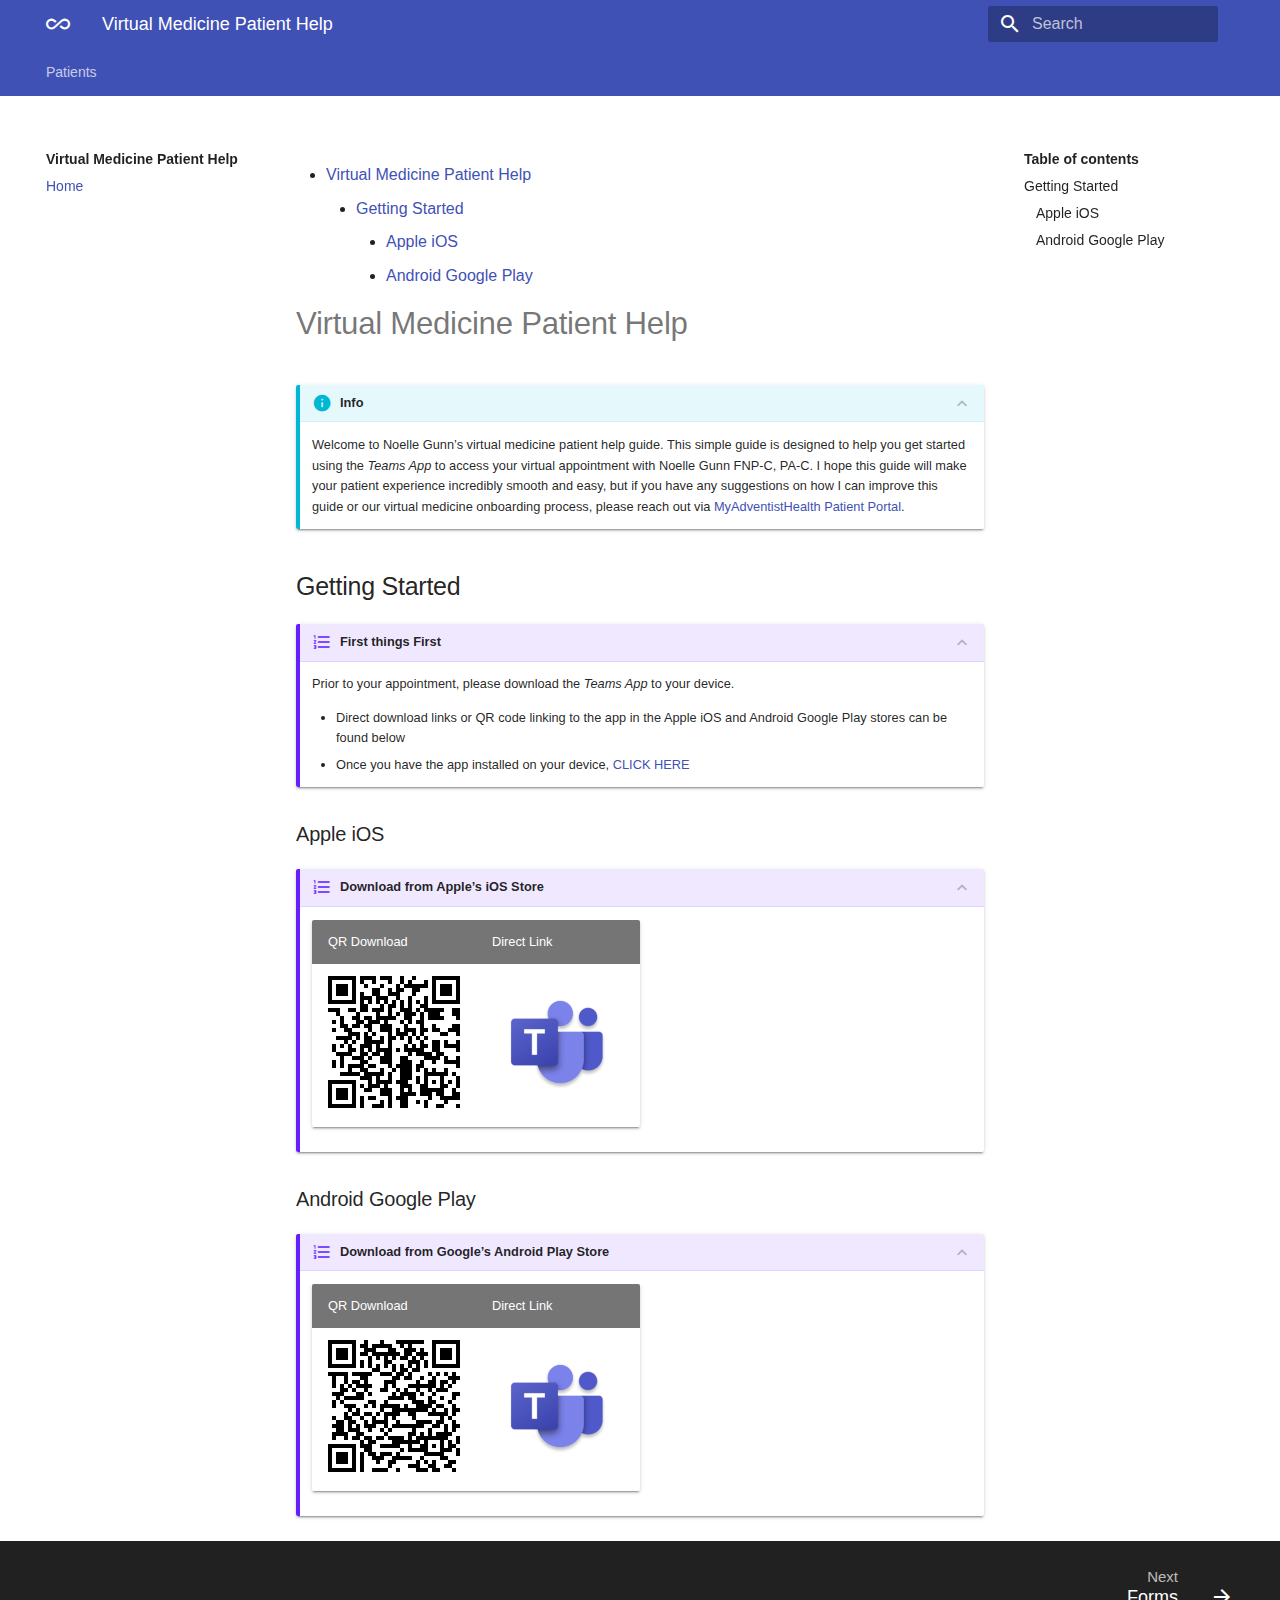
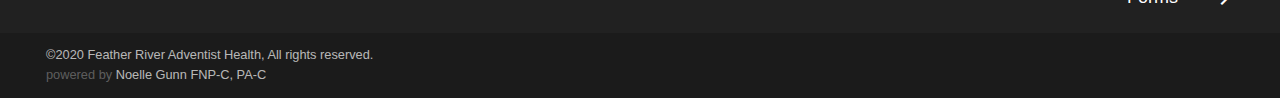
==== commit 5d5f3a87: "Spelling correction" ====
--- a/index.html
+++ b/index.html
@@ -420,7 +420,7 @@
 </ul>
 </div>
 <h1 id="virtual-medicine-patient-help">Virtual Medicine Patient Help<a class="headerlink" href="#virtual-medicine-patient-help" title="Permanent link">&para;</a></h1>
-<details class="info" open="open"><summary>Info</summary><p>Welcome to Noelle Gunn&rsquo;s virtual medicine patient help guide. This simple guide is designed to hlep you get started using the <em>Teams App</em> to access your virtual appointment with Noelle Gunn FNP-C, PA-C.  I hope this guide will make your patient experience incredibly smooth and easy, but if you have any suggestions on how I can improve this guide or our virtual medicine onboarding process, please reach out via <a href="https://www.adventisthealth.org/patient-resources/myadventisthealth/">MyAdventistHealth Patient Portal</a>.</p>
+<details class="info" open="open"><summary>Info</summary><p>Welcome to Noelle Gunn&rsquo;s virtual medicine patient help guide. This simple guide is designed to help you get started using the <em>Teams App</em> to access your virtual appointment with Noelle Gunn FNP-C, PA-C.  I hope this guide will make your patient experience incredibly smooth and easy, but if you have any suggestions on how I can improve this guide or our virtual medicine onboarding process, please reach out via <a href="https://www.adventisthealth.org/patient-resources/myadventisthealth/">MyAdventistHealth Patient Portal</a>.</p>
 </details>
 <h2 id="getting-started">Getting Started<a class="headerlink" href="#getting-started" title="Permanent link">&para;</a></h2>
 <details class="example" open="open"><summary>First things First</summary><p>Prior to your appointment, please download the <em>Teams App</em> to your device.</p>
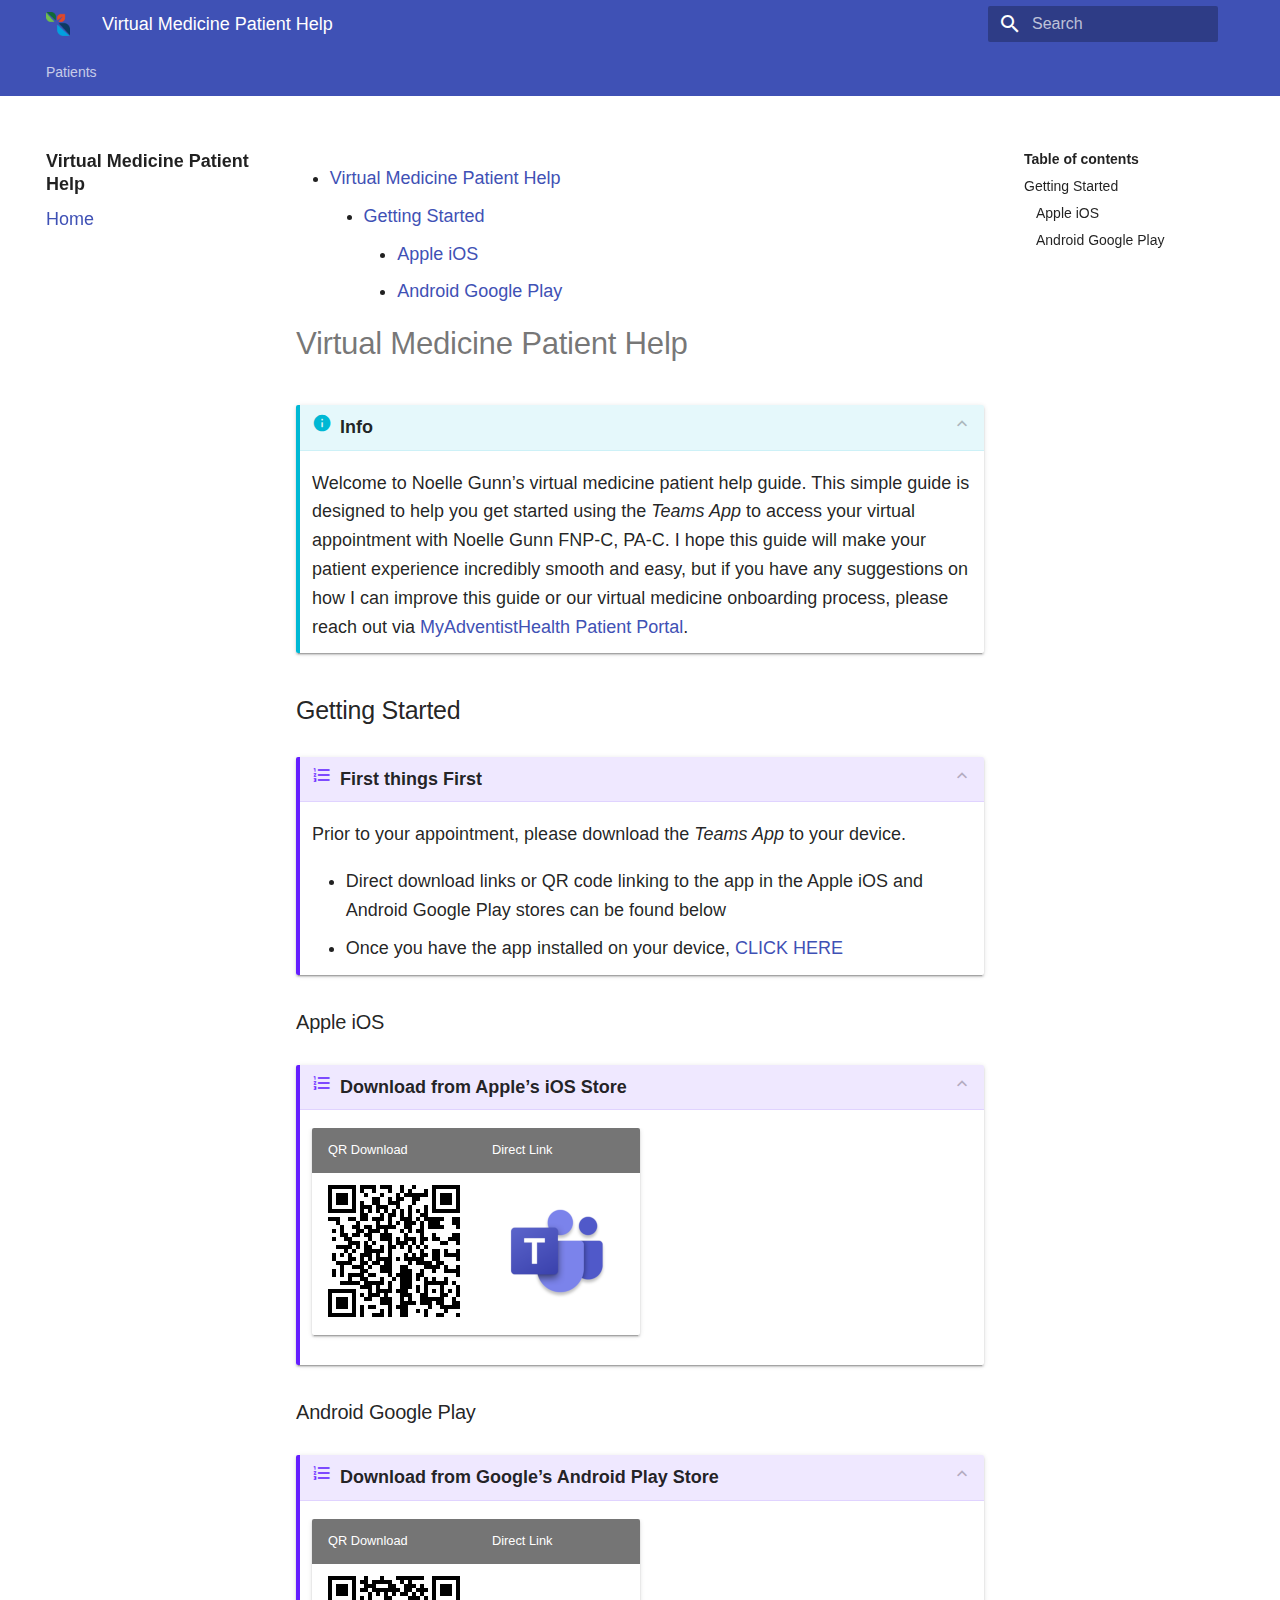
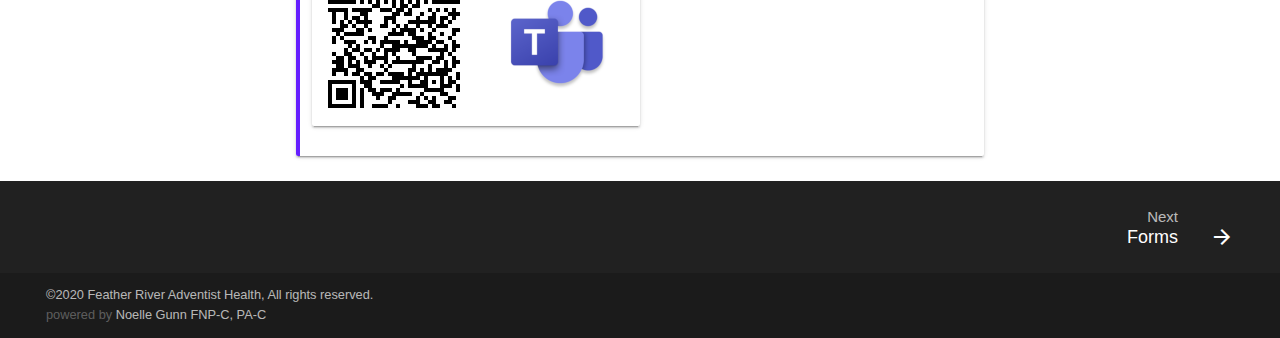
==== commit 8fedc97c: "Logo and font updates" ====
--- a/index.html
+++ b/index.html
@@ -35,7 +35,7 @@
       
         <meta name="lang:search.tokenizer" content="[\s\-]+">
       
-      <link rel="shortcut icon" href=".">
+      <link rel="shortcut icon" href="assets/images/favicon.ico">
       <meta name="generator" content="mkdocs-1.1, mkdocs-material-4.4.0">
     
     
@@ -66,6 +66,8 @@
     
     <link rel="stylesheet" href="assets/fonts/material-icons.css">
     
+    
+      <link rel="stylesheet" href="extra.css">
     
     
       
@@ -98,7 +100,7 @@
       <div class="md-flex__cell md-flex__cell--shrink">
         <a href="." title="Virtual Medicine Patient Help" class="md-header-nav__button md-logo">
           
-            <i class="md-icon">all_inclusive</i>
+            <img src="assets/images/ah_logo.png" width="24" height="24">
           
         </a>
       </div>
@@ -193,7 +195,7 @@
   <label class="md-nav__title md-nav__title--site" for="__drawer">
     <a href="." title="Virtual Medicine Patient Help" class="md-nav__button md-logo">
       
-        <i class="md-icon">all_inclusive</i>
+        <img src="assets/images/ah_logo.png" width="48" height="48">
       
     </a>
     Virtual Medicine Patient Help
--- a/extra.css
+++ b/extra.css
@@ -0,0 +1,3 @@
+.md-typeset { font-size: .9rem !important; }
+.md-typeset .admonition, .md-typeset details { font-size: .9rem !important; }
+.md-nav--primary .md-nav__item, .md-nav--primary .md-nav__title { font-size: .9rem !important; }
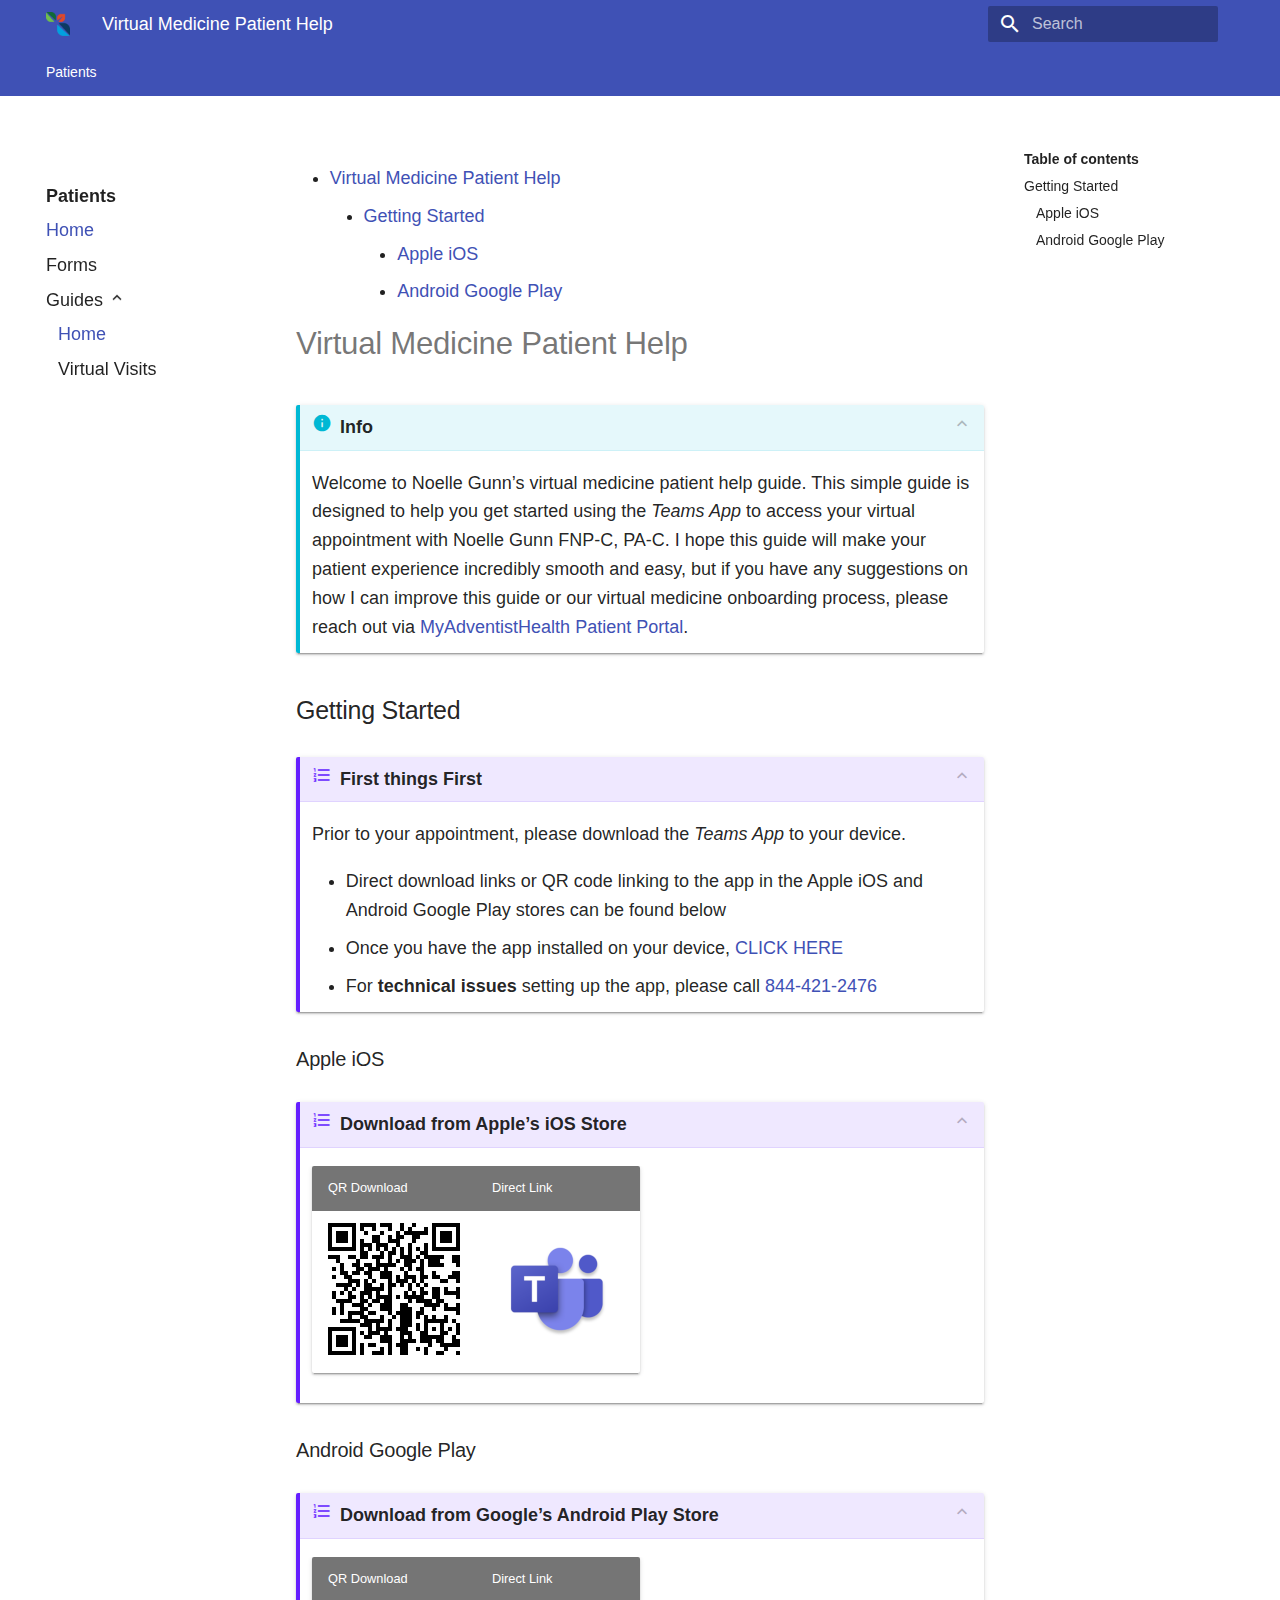
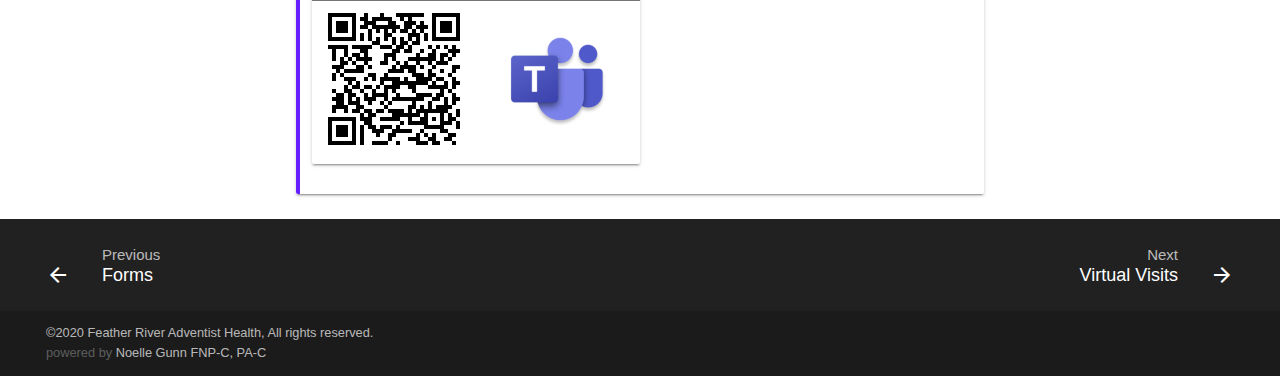
==== commit 90ba642c: "Adding Support Telephone Adding home menu" ====
--- a/index.html
+++ b/index.html
@@ -161,7 +161,9 @@
       
         
 
-<nav class="md-tabs" data-md-component="tabs">
+  
+
+<nav class="md-tabs md-tabs--active" data-md-component="tabs">
   <div class="md-tabs__inner md-grid">
     <ul class="md-tabs__list">
       
@@ -172,7 +174,7 @@
   
     <li class="md-tabs__item">
       
-        <a href="patient/forms/blank.html" title="Patients" class="md-tabs__link">
+        <a href="index.html" title="Patients" class="md-tabs__link md-tabs__link--active">
           Patients
         </a>
       
@@ -207,10 +209,8 @@
       
       
 
-  
-
-
-  <li class="md-nav__item md-nav__item--active">
+
+  <li class="md-nav__item">
     
     <input class="md-toggle md-nav__toggle" data-md-toggle="toc" type="checkbox" id="__toc">
     
@@ -277,10 +277,12 @@
       
       
 
-
-  <li class="md-nav__item md-nav__item--nested">
-    
-      <input class="md-toggle md-nav__toggle" data-md-toggle="nav-2" type="checkbox" id="nav-2">
+  
+
+
+  <li class="md-nav__item md-nav__item--active md-nav__item--nested">
+    
+      <input class="md-toggle md-nav__toggle" data-md-toggle="nav-2" type="checkbox" id="nav-2" checked>
     
     <label class="md-nav__link" for="nav-2">
       Patients
@@ -298,6 +300,74 @@
 
 
   <li class="md-nav__item">
+    
+    <input class="md-toggle md-nav__toggle" data-md-toggle="toc" type="checkbox" id="__toc">
+    
+      
+    
+    
+      <label class="md-nav__link md-nav__link--active" for="__toc">
+        Home
+      </label>
+    
+    <a href="index.html" title="Home" class="md-nav__link md-nav__link--active">
+      Home
+    </a>
+    
+      
+<nav class="md-nav md-nav--secondary">
+  
+  
+    
+  
+  
+    <label class="md-nav__title" for="__toc">Table of contents</label>
+    <ul class="md-nav__list" data-md-scrollfix>
+      
+        <li class="md-nav__item">
+  <a href="#getting-started" title="Getting Started" class="md-nav__link">
+    Getting Started
+  </a>
+  
+    <nav class="md-nav">
+      <ul class="md-nav__list">
+        
+          <li class="md-nav__item">
+  <a href="#apple-ios" title="Apple iOS" class="md-nav__link">
+    Apple iOS
+  </a>
+  
+</li>
+        
+          <li class="md-nav__item">
+  <a href="#android-google-play" title="Android Google Play" class="md-nav__link">
+    Android Google Play
+  </a>
+  
+</li>
+        
+      </ul>
+    </nav>
+  
+</li>
+      
+      
+      
+      
+      
+    </ul>
+  
+</nav>
+    
+  </li>
+
+        
+          
+          
+          
+
+
+  <li class="md-nav__item">
     <a href="patient/forms/blank.html" title="Forms" class="md-nav__link">
       Forms
     </a>
@@ -308,20 +378,92 @@
           
           
 
-
-  <li class="md-nav__item md-nav__item--nested">
-    
-      <input class="md-toggle md-nav__toggle" data-md-toggle="nav-2-2" type="checkbox" id="nav-2-2">
-    
-    <label class="md-nav__link" for="nav-2-2">
+  
+
+
+  <li class="md-nav__item md-nav__item--active md-nav__item--nested">
+    
+      <input class="md-toggle md-nav__toggle" data-md-toggle="nav-2-3" type="checkbox" id="nav-2-3" checked>
+    
+    <label class="md-nav__link" for="nav-2-3">
       Guides
     </label>
     <nav class="md-nav" data-md-component="collapsible" data-md-level="2">
-      <label class="md-nav__title" for="nav-2-2">
+      <label class="md-nav__title" for="nav-2-3">
         Guides
       </label>
       <ul class="md-nav__list" data-md-scrollfix>
         
+        
+          
+          
+          
+
+  
+
+
+  <li class="md-nav__item md-nav__item--active">
+    
+    <input class="md-toggle md-nav__toggle" data-md-toggle="toc" type="checkbox" id="__toc">
+    
+      
+    
+    
+      <label class="md-nav__link md-nav__link--active" for="__toc">
+        Home
+      </label>
+    
+    <a href="index.html" title="Home" class="md-nav__link md-nav__link--active">
+      Home
+    </a>
+    
+      
+<nav class="md-nav md-nav--secondary">
+  
+  
+    
+  
+  
+    <label class="md-nav__title" for="__toc">Table of contents</label>
+    <ul class="md-nav__list" data-md-scrollfix>
+      
+        <li class="md-nav__item">
+  <a href="#getting-started" title="Getting Started" class="md-nav__link">
+    Getting Started
+  </a>
+  
+    <nav class="md-nav">
+      <ul class="md-nav__list">
+        
+          <li class="md-nav__item">
+  <a href="#apple-ios" title="Apple iOS" class="md-nav__link">
+    Apple iOS
+  </a>
+  
+</li>
+        
+          <li class="md-nav__item">
+  <a href="#android-google-play" title="Android Google Play" class="md-nav__link">
+    Android Google Play
+  </a>
+  
+</li>
+        
+      </ul>
+    </nav>
+  
+</li>
+      
+      
+      
+      
+      
+    </ul>
+  
+</nav>
+    
+  </li>
+
         
           
           
@@ -429,6 +571,7 @@
 <ul>
 <li>Direct download links or QR code linking to the app in the Apple iOS and Android Google Play stores can be found below</li>
 <li>Once you have the app installed on your device, <a href="patient/guides/virtual-quick.html">CLICK HERE</a></li>
+<li>For <strong>technical issues</strong> setting up the app, please call <a href="tel:+18444212476">844-421-2476</a></li>
 </ul>
 </details>
 <h3 id="apple-ios">Apple iOS<a class="headerlink" href="#apple-ios" title="Permanent link">&para;</a></h3>
@@ -483,14 +626,28 @@
     <div class="md-footer-nav">
       <nav class="md-footer-nav__inner md-grid">
         
-        
-          <a href="patient/forms/blank.html" title="Forms" class="md-flex md-footer-nav__link md-footer-nav__link--next" rel="next">
+          <a href="patient/forms/blank.html" title="Forms" class="md-flex md-footer-nav__link md-footer-nav__link--prev" rel="prev">
+            <div class="md-flex__cell md-flex__cell--shrink">
+              <i class="md-icon md-icon--arrow-back md-footer-nav__button"></i>
+            </div>
+            <div class="md-flex__cell md-flex__cell--stretch md-footer-nav__title">
+              <span class="md-flex__ellipsis">
+                <span class="md-footer-nav__direction">
+                  Previous
+                </span>
+                Forms
+              </span>
+            </div>
+          </a>
+        
+        
+          <a href="patient/guides/virtual-quick.html" title="Virtual Visits" class="md-flex md-footer-nav__link md-footer-nav__link--next" rel="next">
             <div class="md-flex__cell md-flex__cell--stretch md-footer-nav__title">
               <span class="md-flex__ellipsis">
                 <span class="md-footer-nav__direction">
                   Next
                 </span>
-                Forms
+                Virtual Visits
               </span>
             </div>
             <div class="md-flex__cell md-flex__cell--shrink">
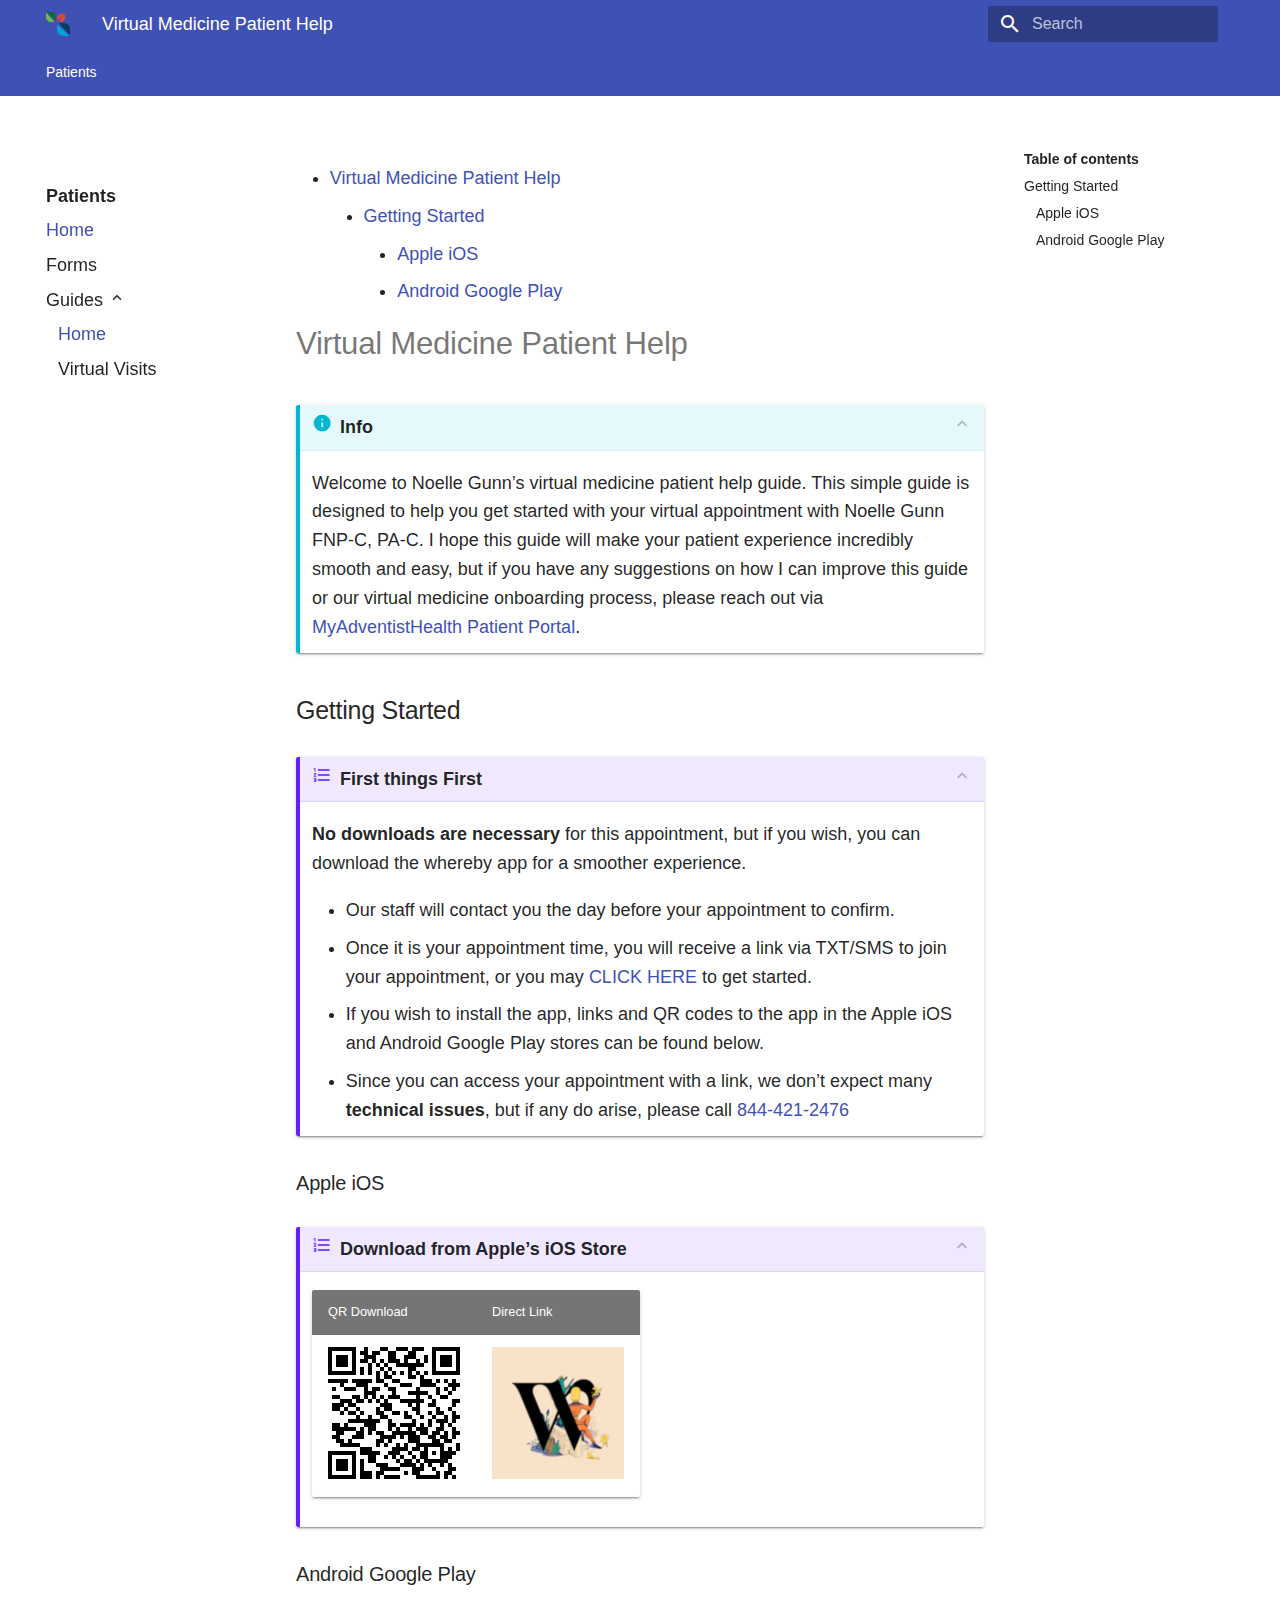
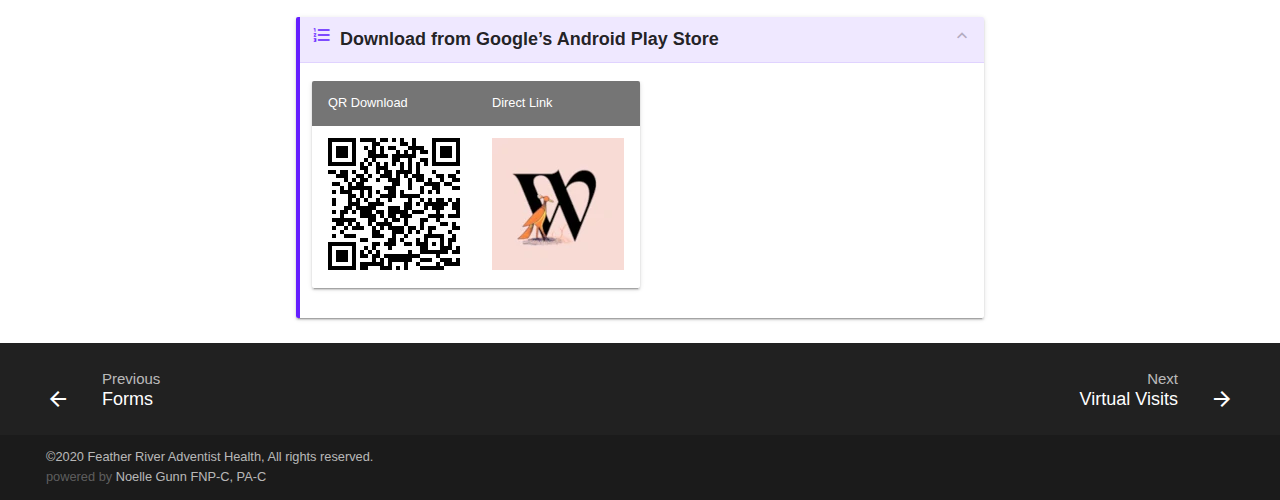
==== commit 148022c9: "Updated to reflect whereby instead of teams" ====
--- a/index.html
+++ b/index.html
@@ -564,14 +564,15 @@
 </ul>
 </div>
 <h1 id="virtual-medicine-patient-help">Virtual Medicine Patient Help<a class="headerlink" href="#virtual-medicine-patient-help" title="Permanent link">&para;</a></h1>
-<details class="info" open="open"><summary>Info</summary><p>Welcome to Noelle Gunn&rsquo;s virtual medicine patient help guide. This simple guide is designed to help you get started using the <em>Teams App</em> to access your virtual appointment with Noelle Gunn FNP-C, PA-C.  I hope this guide will make your patient experience incredibly smooth and easy, but if you have any suggestions on how I can improve this guide or our virtual medicine onboarding process, please reach out via <a href="https://www.adventisthealth.org/patient-resources/myadventisthealth/">MyAdventistHealth Patient Portal</a>.</p>
+<details class="info" open="open"><summary>Info</summary><p>Welcome to Noelle Gunn&rsquo;s virtual medicine patient help guide. This simple guide is designed to help you get started with your virtual appointment with Noelle Gunn FNP-C, PA-C. I hope this guide will make your patient experience incredibly smooth and easy, but if you have any suggestions on how I can improve this guide or our virtual medicine onboarding process, please reach out via <a href="https://www.adventisthealth.org/patient-resources/myadventisthealth/">MyAdventistHealth Patient Portal</a>.</p>
 </details>
 <h2 id="getting-started">Getting Started<a class="headerlink" href="#getting-started" title="Permanent link">&para;</a></h2>
-<details class="example" open="open"><summary>First things First</summary><p>Prior to your appointment, please download the <em>Teams App</em> to your device.</p>
+<details class="example" open="open"><summary>First things First</summary><p><strong>No downloads are necessary</strong> for this appointment, but if you wish, you can download the whereby app for a smoother experience.</p>
 <ul>
-<li>Direct download links or QR code linking to the app in the Apple iOS and Android Google Play stores can be found below</li>
-<li>Once you have the app installed on your device, <a href="patient/guides/virtual-quick.html">CLICK HERE</a></li>
-<li>For <strong>technical issues</strong> setting up the app, please call <a href="tel:+18444212476">844-421-2476</a></li>
+<li>Our staff will contact you the day before your appointment to confirm.</li>
+<li>Once it is your appointment time, you will receive a link via TXT/SMS to join your appointment, or you may <a href="patient/guides/virtual-quick.html">CLICK HERE</a> to get started.</li>
+<li>If you wish to install the app, links and QR codes to the app in the Apple iOS and Android Google Play stores can be found below.</li>
+<li>Since you can access your appointment with a link, we don&rsquo;t expect many <strong>technical issues</strong>, but if any do arise, please call <a href="tel:+18444212476">844-421-2476</a></li>
 </ul>
 </details>
 <h3 id="apple-ios">Apple iOS<a class="headerlink" href="#apple-ios" title="Permanent link">&para;</a></h3>
@@ -584,8 +585,8 @@
 </thead>
 <tbody>
 <tr>
-<td><img class="qrcode" src="[data-uri]" /></td>
-<td><a href="https://apps.apple.com/us/app/microsoft-teams/id1113153706"><img alt="Microsoft Teams on Apple iOS" src="patient/guides/img/teams.png" title="Microsoft Teams on Apple iOS" /></a></td>
+<td><img class="qrcode" src="[data-uri]" /></td>
+<td><a href="https://apps.apple.com/us/app/whereby-video-meetings/id878583078"><img alt="Whereby on Apple iOS" src="patient/guides/img/whereby_ios.png" title="Whereby on Apple iOS" /></a></td>
 </tr>
 </tbody>
 </table>
@@ -600,8 +601,8 @@
 </thead>
 <tbody>
 <tr>
-<td><img class="qrcode" src="[data-uri]" /></td>
-<td><a href="https://play.google.com/store/apps/details?id=com.microsoft.teams&amp;hl=en_US"><img alt="Microsoft Teams on Android" src="patient/guides/img/teams.png" title="Microsoft Teams on Android" /></a></td>
+<td><img class="qrcode" src="[data-uri]" /></td>
+<td><a href="https://play.google.com/store/apps/details?id=appear.in.app&amp;hl=en_US"><img alt="Whereby on Android" src="patient/guides/img/whereby.webp" title="Whereby on Android" /></a></td>
 </tr>
 </tbody>
 </table>
